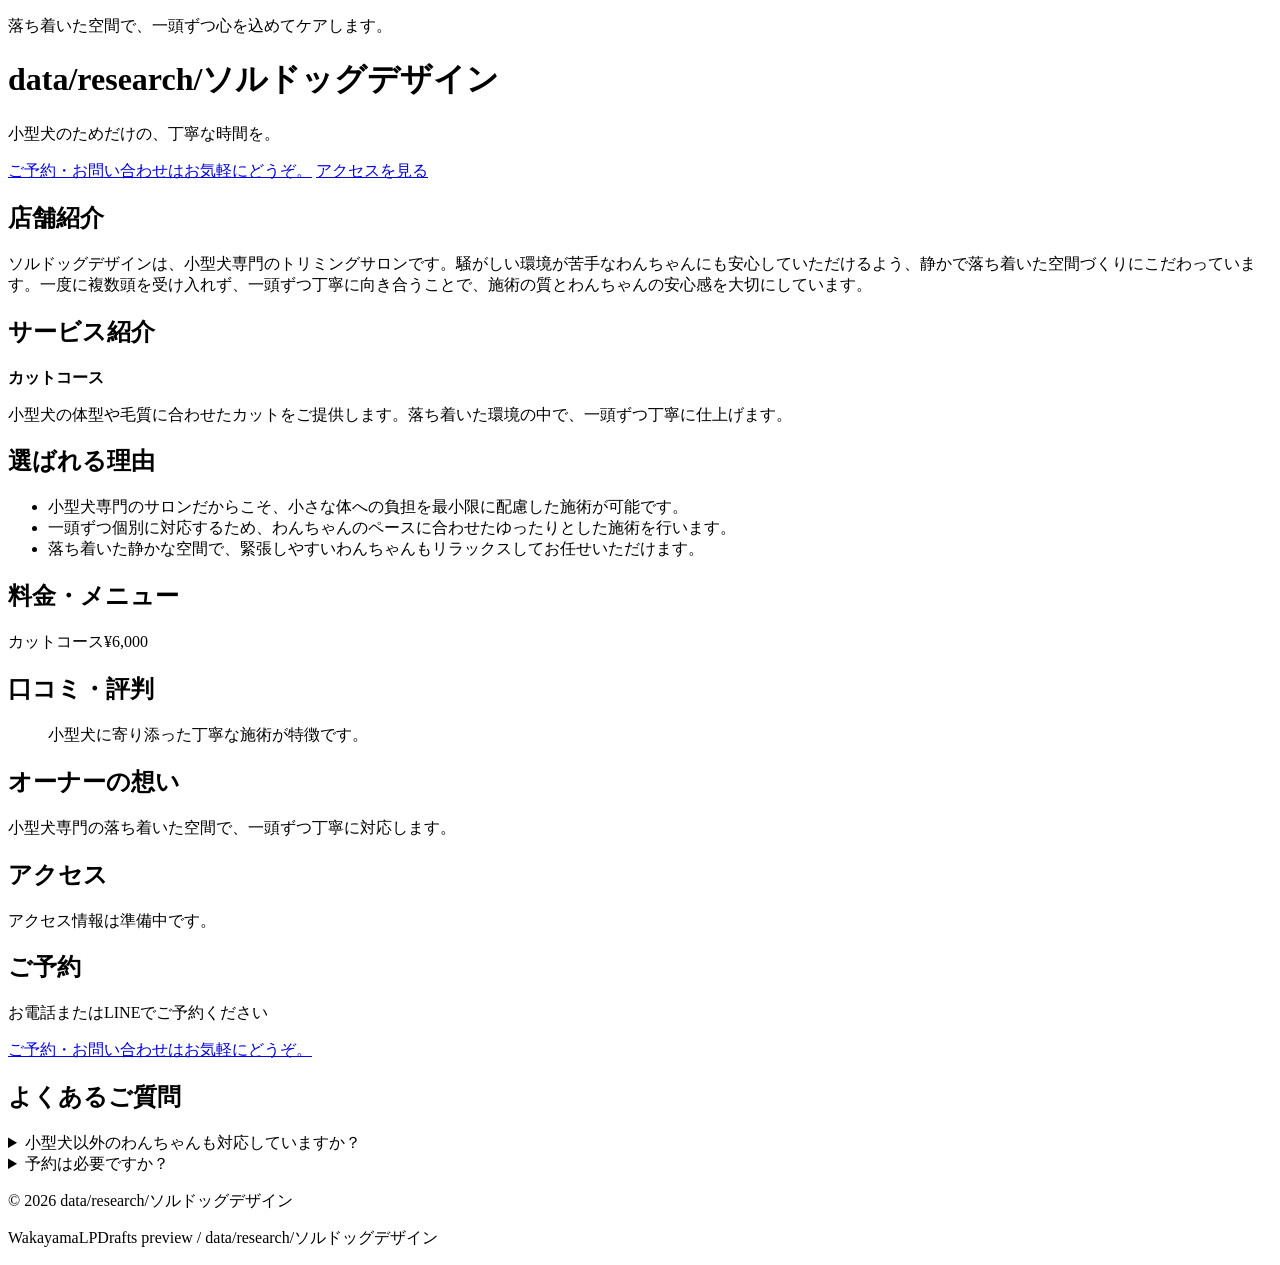
==== preview/data/research/ソルドッグデザイン/index.html @ 07e5a08b "LP preview: data/research/ソルドッグデザイン — index.html" ====
<!DOCTYPE html>
<html lang="ja">
<head>
  <meta charset="UTF-8" />
  <meta name="viewport" content="width=device-width, initial-scale=1" />
  <title>ソルドッグデザイン｜小型犬専門トリミングサロン</title>
  <meta name="description" content="ソルドッグデザインは小型犬専門のトリミングサロンです。落ち着いた空間で一頭ずつ丁寧に対応。カットコース¥6,000〜。小型犬に寄り添った施術をご提供します。" />
  <link rel="preconnect" href="https://fonts.googleapis.com" />
  <link href="https://fonts.googleapis.com/css2?family=Noto+Sans+JP:wght@400;500;700&family=Shippori+Mincho:wght@500;600&display=swap" rel="stylesheet" />
  <link rel="stylesheet" href="assets/styles.css" />
</head>
<body>
  <header class="hero" id="top">
    <div class="hero-visual"><!-- HERO_IMAGE --></div>
    <div class="container hero-content">
      <p class="eyebrow">落ち着いた空間で、一頭ずつ心を込めてケアします。</p>
      <h1>data/research/ソルドッグデザイン</h1>
      <p class="catch">小型犬のためだけの、丁寧な時間を。</p>
      <div class="hero-cta">
        <a class="btn btn-primary" href="#booking">ご予約・お問い合わせはお気軽にどうぞ。</a>
        <a class="btn btn-ghost" href="#access">アクセスを見る</a>
      </div>
    </div>
  </header>
  <section class="section" id="about"><div class="container grid-2">
    <div class="media-box"><!-- SHOP_IMAGE --></div>
    <div><h2>店舗紹介</h2><p class="prose">ソルドッグデザインは、小型犬専門のトリミングサロンです。騒がしい環境が苦手なわんちゃんにも安心していただけるよう、静かで落ち着いた空間づくりにこだわっています。一度に複数頭を受け入れず、一頭ずつ丁寧に向き合うことで、施術の質とわんちゃんの安心感を大切にしています。</p></div>
  </div></section>
  <section class="section alt" id="services"><div class="container">
    <h2>サービス紹介</h2>
    <div class="media-box svc-media"><!-- SERVICE_IMAGE --></div>
    <div class="svc-grid"><div class="svc-card"><strong>カットコース</strong><p>小型犬の体型や毛質に合わせたカットをご提供します。落ち着いた環境の中で、一頭ずつ丁寧に仕上げます。</p></div></div>
  </div></section>
  <section class="section" id="reasons"><div class="container">
    <h2>選ばれる理由</h2><ul class="reason-list"><li>小型犬専門のサロンだからこそ、小さな体への負担を最小限に配慮した施術が可能です。</li><li>一頭ずつ個別に対応するため、わんちゃんのペースに合わせたゆったりとした施術を行います。</li><li>落ち着いた静かな空間で、緊張しやすいわんちゃんもリラックスしてお任せいただけます。</li></ul>
  </div></section>
  <section class="section alt" id="pricing"><div class="container">
    <h2>料金・メニュー</h2>
    <div class="pricing-table"><div class="price-row"><span class="menu-name">カットコース</span><span class="price-val">¥6,000</span></div></div>
  </div></section>
  <section class="section" id="reviews"><div class="container"><h2>口コミ・評判</h2><blockquote class="quote">小型犬に寄り添った丁寧な施術が特徴です。</blockquote></div></section>
  <section class="section alt" id="owner"><div class="container"><h2>オーナーの想い</h2><p class="prose owner-msg">小型犬専門の落ち着いた空間で、一頭ずつ丁寧に対応します。</p></div></section>
  <section class="section" id="access"><div class="container">
    <h2>アクセス</h2><p class="placeholder">アクセス情報は準備中です。</p>
  </div></section>
  <section class="section alt booking" id="booking"><div class="container booking-inner">
    <h2>ご予約</h2>
    <p class="booking-lead">お電話またはLINEでご予約ください</p>
    
    <a class="btn btn-primary btn-lg" href="#">ご予約・お問い合わせはお気軽にどうぞ。</a>
  </div></section>
  <section class="section" id="faq"><div class="container"><h2>よくあるご質問</h2><div class="faq-list"><details class="faq-item"><summary>小型犬以外のわんちゃんも対応していますか？</summary><p>当サロンは小型犬専門となっております。詳しくはお問い合わせください。</p></details><details class="faq-item"><summary>予約は必要ですか？</summary><p>完全予約制となっております。事前にご連絡のうえご来店ください。</p></details></div></div></section>
  <footer class="footer"><div class="container">
    <p>&copy; 2026 data/research/ソルドッグデザイン</p>
    <p class="small">WakayamaLPDrafts preview / data/research/ソルドッグデザイン</p>
  </div></footer>
</body>
</html>
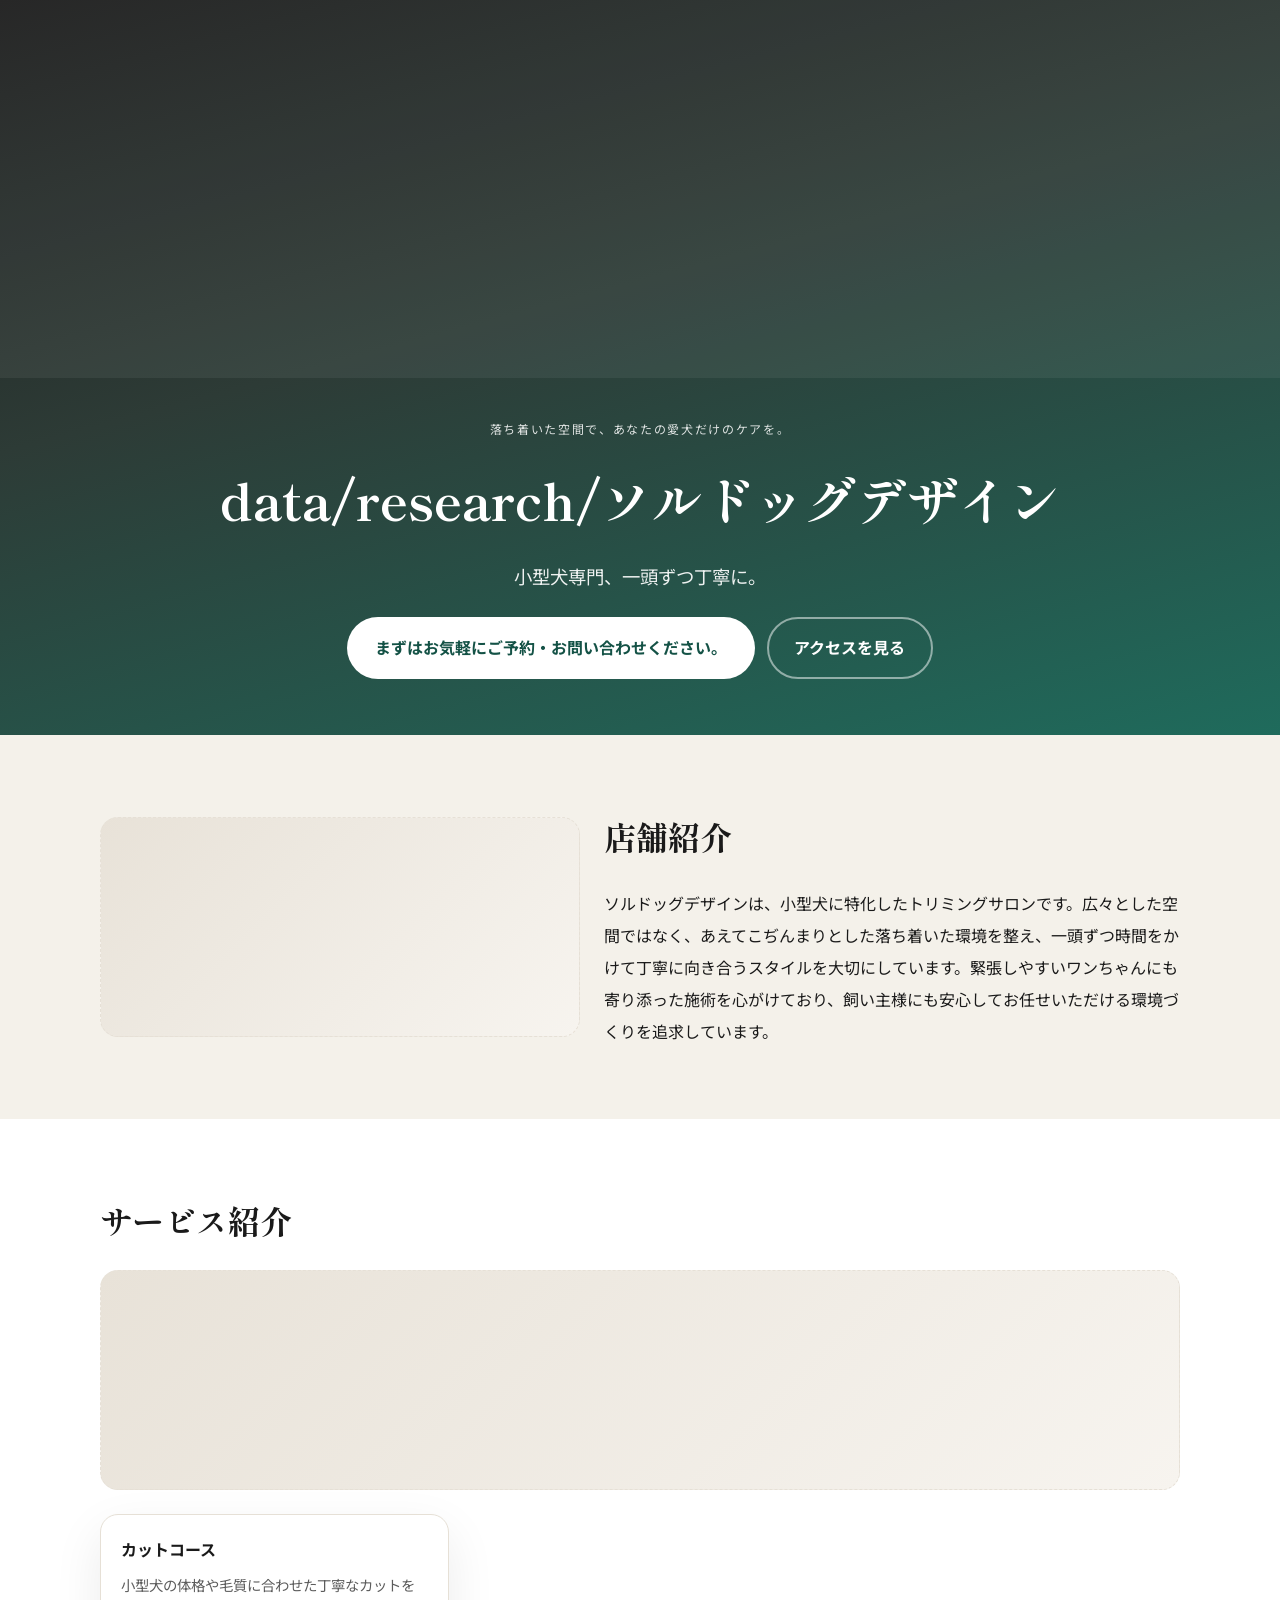
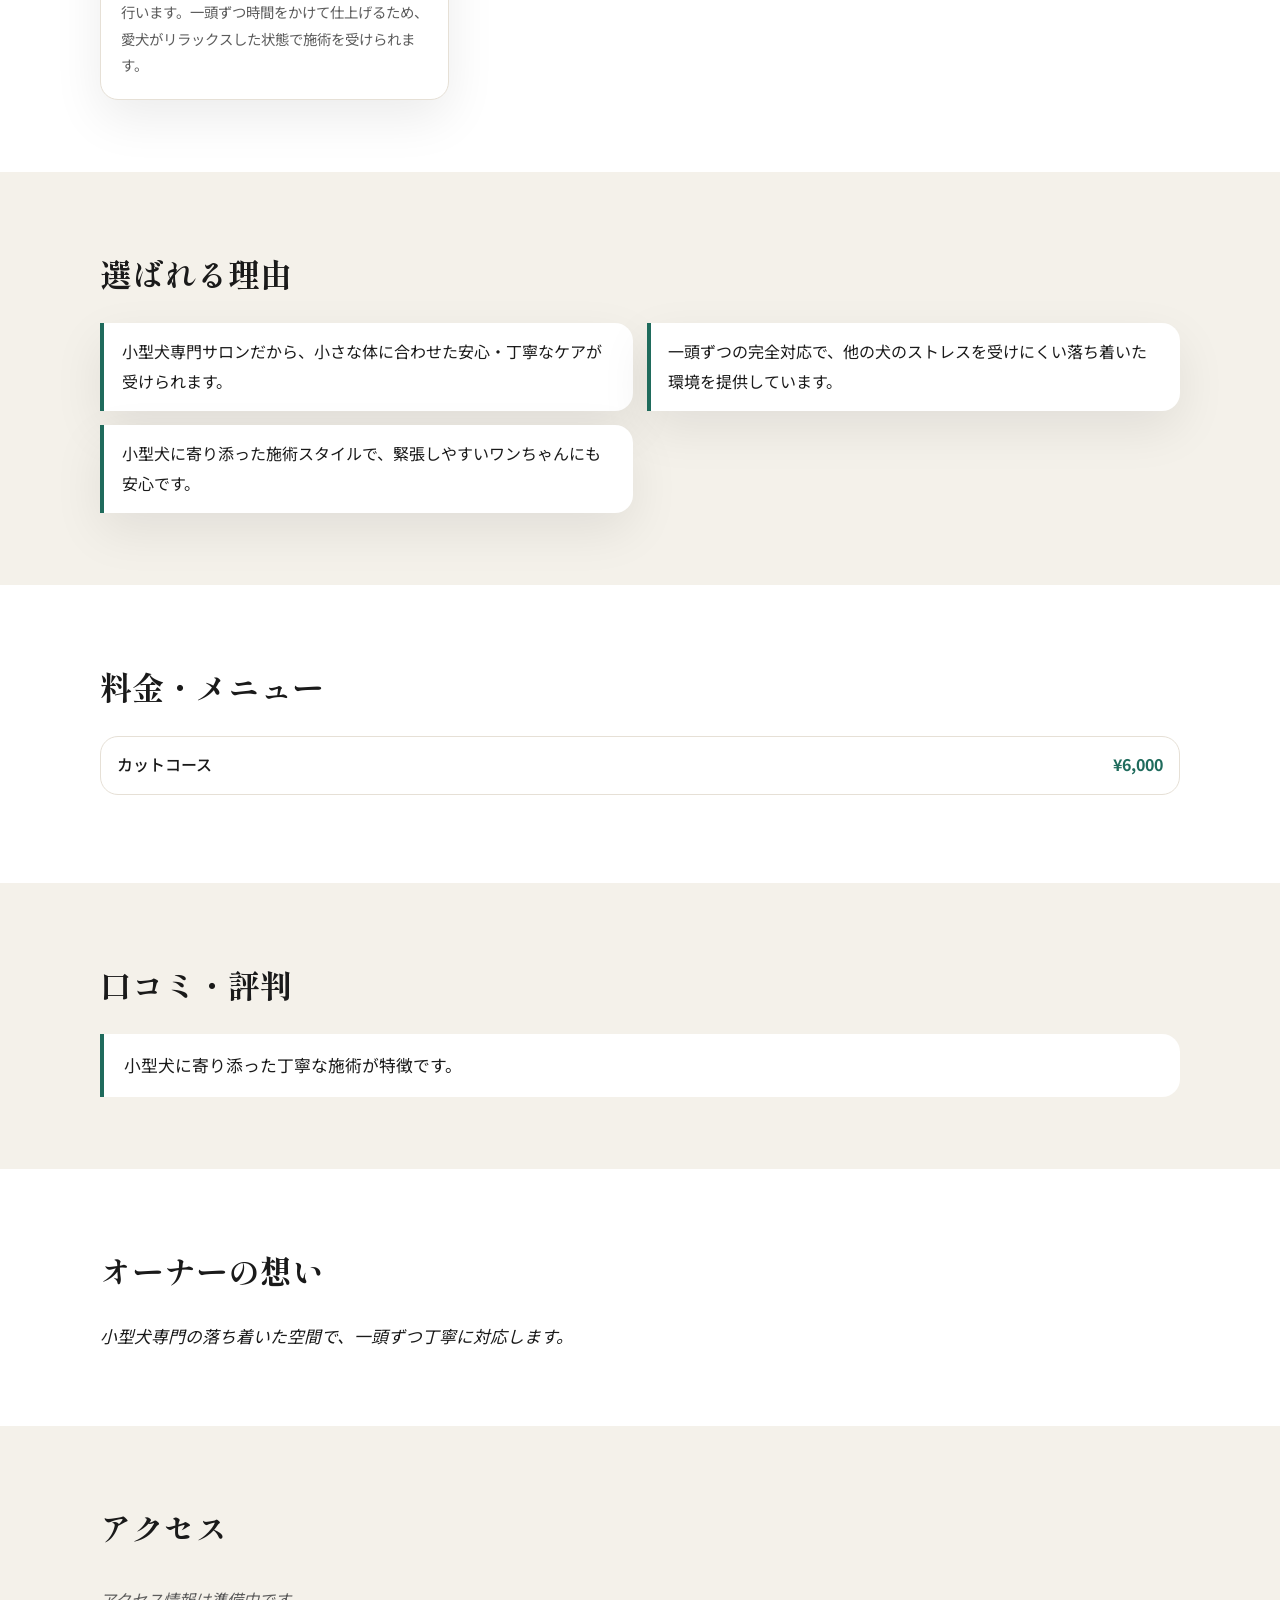
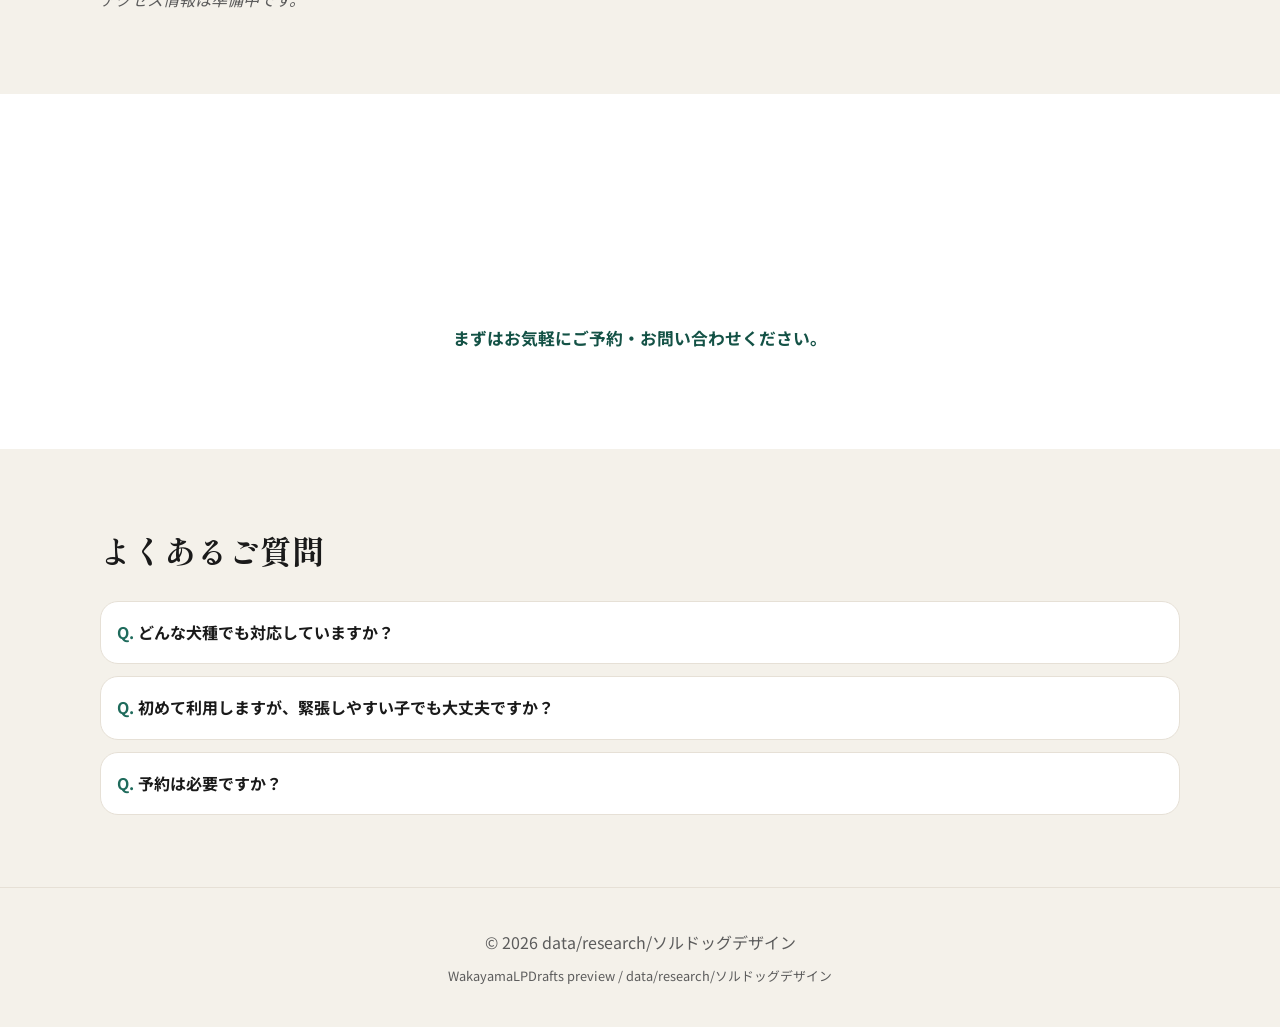
==== commit 9f45e284: "LP preview: data/research/ソルドッグデザイン — index.html" ====
--- a/preview/data/research/ソルドッグデザイン/index.html
+++ b/preview/data/research/ソルドッグデザイン/index.html
@@ -4,7 +4,7 @@
   <meta charset="UTF-8" />
   <meta name="viewport" content="width=device-width, initial-scale=1" />
   <title>ソルドッグデザイン｜小型犬専門トリミングサロン</title>
-  <meta name="description" content="ソルドッグデザインは小型犬専門のトリミングサロンです。落ち着いた空間で一頭ずつ丁寧に対応。カットコース¥6,000〜。小型犬に寄り添った施術をご提供します。" />
+  <meta name="description" content="ソルドッグデザインは小型犬専門の落ち着いた空間で、一頭ずつ丁寧にトリミングを行うサロンです。愛犬のスタイルと健康を大切に、心を込めたケアをご提供します。" />
   <link rel="preconnect" href="https://fonts.googleapis.com" />
   <link href="https://fonts.googleapis.com/css2?family=Noto+Sans+JP:wght@400;500;700&family=Shippori+Mincho:wght@500;600&display=swap" rel="stylesheet" />
   <link rel="stylesheet" href="assets/styles.css" />
@@ -13,26 +13,26 @@
   <header class="hero" id="top">
     <div class="hero-visual"><!-- HERO_IMAGE --></div>
     <div class="container hero-content">
-      <p class="eyebrow">落ち着いた空間で、一頭ずつ心を込めてケアします。</p>
+      <p class="eyebrow">落ち着いた空間で、あなたの愛犬だけのケアを。</p>
       <h1>data/research/ソルドッグデザイン</h1>
-      <p class="catch">小型犬のためだけの、丁寧な時間を。</p>
+      <p class="catch">小型犬専門、一頭ずつ丁寧に。</p>
       <div class="hero-cta">
-        <a class="btn btn-primary" href="#booking">ご予約・お問い合わせはお気軽にどうぞ。</a>
+        <a class="btn btn-primary" href="#booking">まずはお気軽にご予約・お問い合わせください。</a>
         <a class="btn btn-ghost" href="#access">アクセスを見る</a>
       </div>
     </div>
   </header>
   <section class="section" id="about"><div class="container grid-2">
     <div class="media-box"><!-- SHOP_IMAGE --></div>
-    <div><h2>店舗紹介</h2><p class="prose">ソルドッグデザインは、小型犬専門のトリミングサロンです。騒がしい環境が苦手なわんちゃんにも安心していただけるよう、静かで落ち着いた空間づくりにこだわっています。一度に複数頭を受け入れず、一頭ずつ丁寧に向き合うことで、施術の質とわんちゃんの安心感を大切にしています。</p></div>
+    <div><h2>店舗紹介</h2><p class="prose">ソルドッグデザインは、小型犬に特化したトリミングサロンです。広々とした空間ではなく、あえてこぢんまりとした落ち着いた環境を整え、一頭ずつ時間をかけて丁寧に向き合うスタイルを大切にしています。緊張しやすいワンちゃんにも寄り添った施術を心がけており、飼い主様にも安心してお任せいただける環境づくりを追求しています。</p></div>
   </div></section>
   <section class="section alt" id="services"><div class="container">
     <h2>サービス紹介</h2>
     <div class="media-box svc-media"><!-- SERVICE_IMAGE --></div>
-    <div class="svc-grid"><div class="svc-card"><strong>カットコース</strong><p>小型犬の体型や毛質に合わせたカットをご提供します。落ち着いた環境の中で、一頭ずつ丁寧に仕上げます。</p></div></div>
+    <div class="svc-grid"><div class="svc-card"><strong>カットコース</strong><p>小型犬の体格や毛質に合わせた丁寧なカットを行います。一頭ずつ時間をかけて仕上げるため、愛犬がリラックスした状態で施術を受けられます。</p></div></div>
   </div></section>
   <section class="section" id="reasons"><div class="container">
-    <h2>選ばれる理由</h2><ul class="reason-list"><li>小型犬専門のサロンだからこそ、小さな体への負担を最小限に配慮した施術が可能です。</li><li>一頭ずつ個別に対応するため、わんちゃんのペースに合わせたゆったりとした施術を行います。</li><li>落ち着いた静かな空間で、緊張しやすいわんちゃんもリラックスしてお任せいただけます。</li></ul>
+    <h2>選ばれる理由</h2><ul class="reason-list"><li>小型犬専門サロンだから、小さな体に合わせた安心・丁寧なケアが受けられます。</li><li>一頭ずつの完全対応で、他の犬のストレスを受けにくい落ち着いた環境を提供しています。</li><li>小型犬に寄り添った施術スタイルで、緊張しやすいワンちゃんにも安心です。</li></ul>
   </div></section>
   <section class="section alt" id="pricing"><div class="container">
     <h2>料金・メニュー</h2>
@@ -47,9 +47,9 @@
     <h2>ご予約</h2>
     <p class="booking-lead">お電話またはLINEでご予約ください</p>
     
-    <a class="btn btn-primary btn-lg" href="#">ご予約・お問い合わせはお気軽にどうぞ。</a>
+    <a class="btn btn-primary btn-lg" href="#">まずはお気軽にご予約・お問い合わせください。</a>
   </div></section>
-  <section class="section" id="faq"><div class="container"><h2>よくあるご質問</h2><div class="faq-list"><details class="faq-item"><summary>小型犬以外のわんちゃんも対応していますか？</summary><p>当サロンは小型犬専門となっております。詳しくはお問い合わせください。</p></details><details class="faq-item"><summary>予約は必要ですか？</summary><p>完全予約制となっております。事前にご連絡のうえご来店ください。</p></details></div></div></section>
+  <section class="section" id="faq"><div class="container"><h2>よくあるご質問</h2><div class="faq-list"><details class="faq-item"><summary>どんな犬種でも対応していますか？</summary><p>当サロンは小型犬を専門としております。対応可能な犬種については、お気軽にお問い合わせください。</p></details><details class="faq-item"><summary>初めて利用しますが、緊張しやすい子でも大丈夫ですか？</summary><p>はい、大丈夫です。一頭ずつ丁寧に対応し、落ち着いた環境で施術を行っておりますので、緊張しやすいワンちゃんにも安心してお越しいただけます。</p></details><details class="faq-item"><summary>予約は必要ですか？</summary><p>事前のご予約をお願いしております。詳細はお気軽にお問い合わせください。</p></details></div></div></section>
   <footer class="footer"><div class="container">
     <p>&copy; 2026 data/research/ソルドッグデザイン</p>
     <p class="small">WakayamaLPDrafts preview / data/research/ソルドッグデザイン</p>
--- a/preview/data/research/ソルドッグデザイン/assets/styles.css
+++ b/preview/data/research/ソルドッグデザイン/assets/styles.css
@@ -0,0 +1 @@
+:root{--bg:#f4f1ea;--surface:#fff;--text:#1a1a1a;--muted:#5c5c5c;--line:#e6e0d6;--accent:#1f6b5c;--accent-dark:#145246;--radius:18px;--shadow:0 18px 50px rgba(0,0,0,.08);--font:'Noto Sans JP',sans-serif;--font-display:'Shippori Mincho',serif}*{box-sizing:border-box;margin:0;padding:0}html{scroll-behavior:smooth}body{font-family:var(--font);background:var(--bg);color:var(--text);line-height:1.85;font-size:16px}.container{width:min(1080px,92%);margin:0 auto}.hero{background:linear-gradient(165deg,#1a1a1a 0%,#2d3b36 42%,#1f6b5c 100%);color:#fff}.hero-visual{min-height:42vh;background:rgba(255,255,255,.06);display:flex;align-items:center;justify-content:center;font-size:.85rem;color:rgba(255,255,255,.55)}.hero-content{padding:2.5rem 0 3.5rem;text-align:center}.eyebrow{letter-spacing:.14em;font-size:.75rem;opacity:.85}.hero h1{font-family:var(--font-display);font-size:clamp(2rem,6vw,3.2rem);margin:.75rem 0}.catch{max-width:36rem;margin:0 auto 1.5rem;opacity:.92;font-size:clamp(1rem,2.5vw,1.15rem)}.hero-cta{display:flex;gap:.75rem;justify-content:center;flex-wrap:wrap}.btn{display:inline-flex;align-items:center;justify-content:center;padding:.9rem 1.6rem;border-radius:999px;font-weight:700;text-decoration:none;border:2px solid transparent;transition:.2s}.btn-primary{background:#fff;color:var(--accent-dark)}.btn-primary:hover{transform:translateY(-2px)}.btn-ghost{border-color:rgba(255,255,255,.5);color:#fff}.btn-outline{background:transparent;border-color:var(--accent);color:var(--accent)}.btn-line{background:#06C755;color:#fff;border-color:#06C755}.btn-lg{padding:1rem 2rem;font-size:1.05rem}.section{padding:clamp(2.8rem,6vw,4.5rem) 0}.section.alt{background:var(--surface)}.grid-2{display:grid;gap:1.5rem;align-items:center}@media(min-width:768px){.grid-2{grid-template-columns:1fr 1.2fr}}.media-box{min-height:220px;border-radius:var(--radius);background:linear-gradient(135deg,#e8e2d8,#f7f4ef);border:1px dashed var(--line);display:flex;align-items:center;justify-content:center;color:var(--muted);font-size:.85rem}.svc-media{margin:1rem 0 1.5rem}h2{font-family:var(--font-display);font-size:clamp(1.5rem,3vw,2rem);margin-bottom:1.25rem}.prose{white-space:pre-wrap;line-height:2}.owner-msg{font-size:1.05rem;font-style:italic}.target,.payment{font-size:.85rem;color:var(--muted);margin-bottom:.75rem}.svc-grid{display:grid;gap:1rem}@media(min-width:640px){.svc-grid{grid-template-columns:repeat(2,1fr)}}@media(min-width:960px){.svc-grid{grid-template-columns:repeat(3,1fr)}}.svc-card{background:var(--surface);border:1px solid var(--line);border-radius:var(--radius);padding:1.25rem;box-shadow:var(--shadow)}.svc-card strong{display:block;margin-bottom:.5rem;font-size:1rem}.svc-card p{font-size:.9rem;color:var(--muted)}.reason-list{list-style:none;display:grid;gap:.85rem}@media(min-width:720px){.reason-list{grid-template-columns:repeat(2,1fr)}}.reason-list li{background:var(--surface);border-left:4px solid var(--accent);border-radius:0 var(--radius) var(--radius) 0;padding:.9rem 1.1rem;box-shadow:var(--shadow)}.pricing-table{display:flex;flex-direction:column;gap:.5rem;margin-bottom:1rem}.price-row{display:flex;align-items:baseline;gap:.75rem;padding:.85rem 1rem;background:var(--surface);border:1px solid var(--line);border-radius:var(--radius)}.menu-name{flex:1;font-weight:500}.price-val{font-weight:700;color:var(--accent);white-space:nowrap}.note{font-size:.8rem;color:var(--muted)}.quote{border-left:4px solid var(--accent);padding:1rem 1.25rem;background:var(--surface);border-radius:0 var(--radius) var(--radius) 0;font-size:1.05rem;white-space:pre-wrap}.access-info{display:flex;flex-direction:column;gap:.5rem}.access-info a{color:var(--accent)}.booking{background:var(--accent);color:#fff}.booking h2{color:#fff}.booking-inner{text-align:center}.booking-lead{margin-bottom:1.5rem;opacity:.95;white-space:pre-wrap}.booking-inner .btn{margin:.35rem}.faq-list{display:flex;flex-direction:column;gap:.75rem}.faq-item{border:1px solid var(--line);border-radius:var(--radius);padding:1rem;background:var(--surface)}.faq-item summary{font-weight:700;cursor:pointer;list-style:none}.faq-item summary::before{content:"Q. ";color:var(--accent)}.faq-item p{margin-top:.75rem;font-size:.95rem;padding-left:1.5rem}.placeholder{color:var(--muted);font-style:italic;padding:.5rem 0}.footer{padding:2.5rem 0;text-align:center;color:var(--muted);border-top:1px solid var(--line)}.footer .small{font-size:.8rem;margin-top:.35rem}@media(max-width:480px){.hero-cta .btn,.booking-inner .btn{width:100%}}
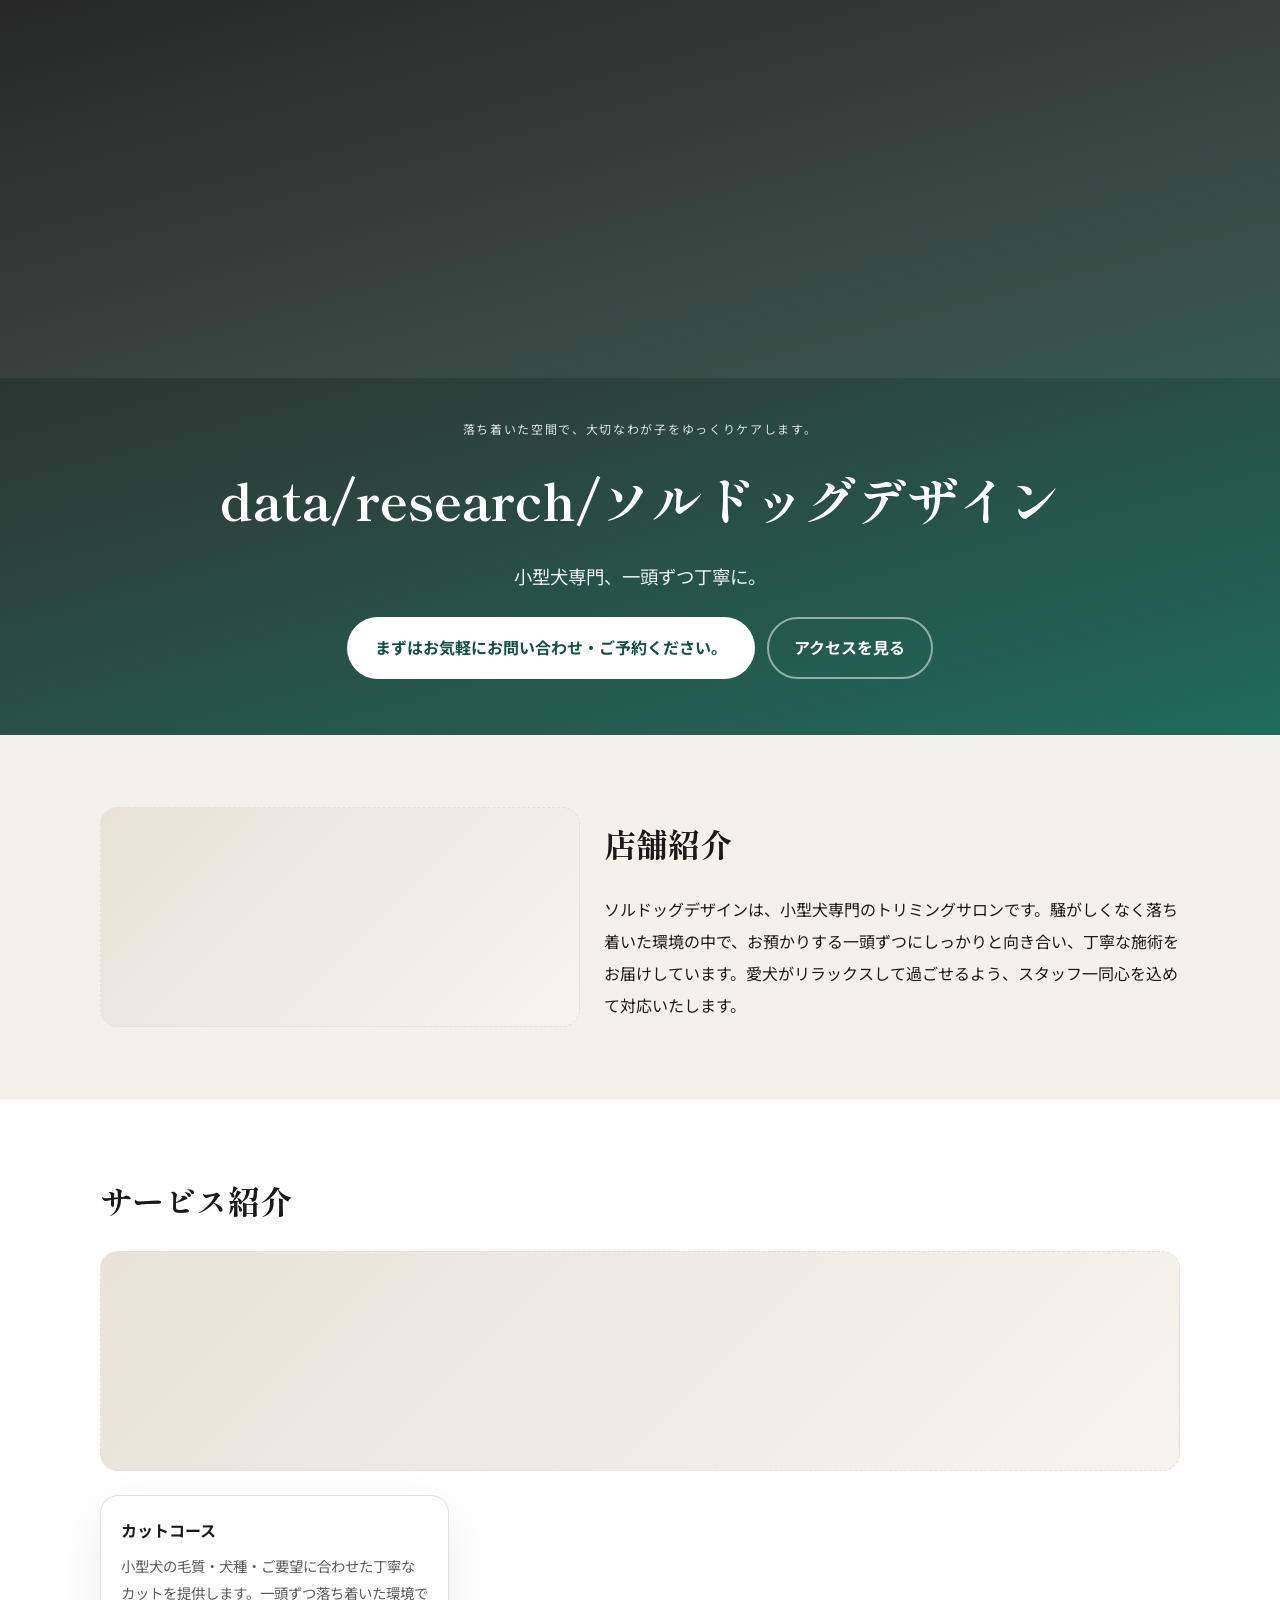
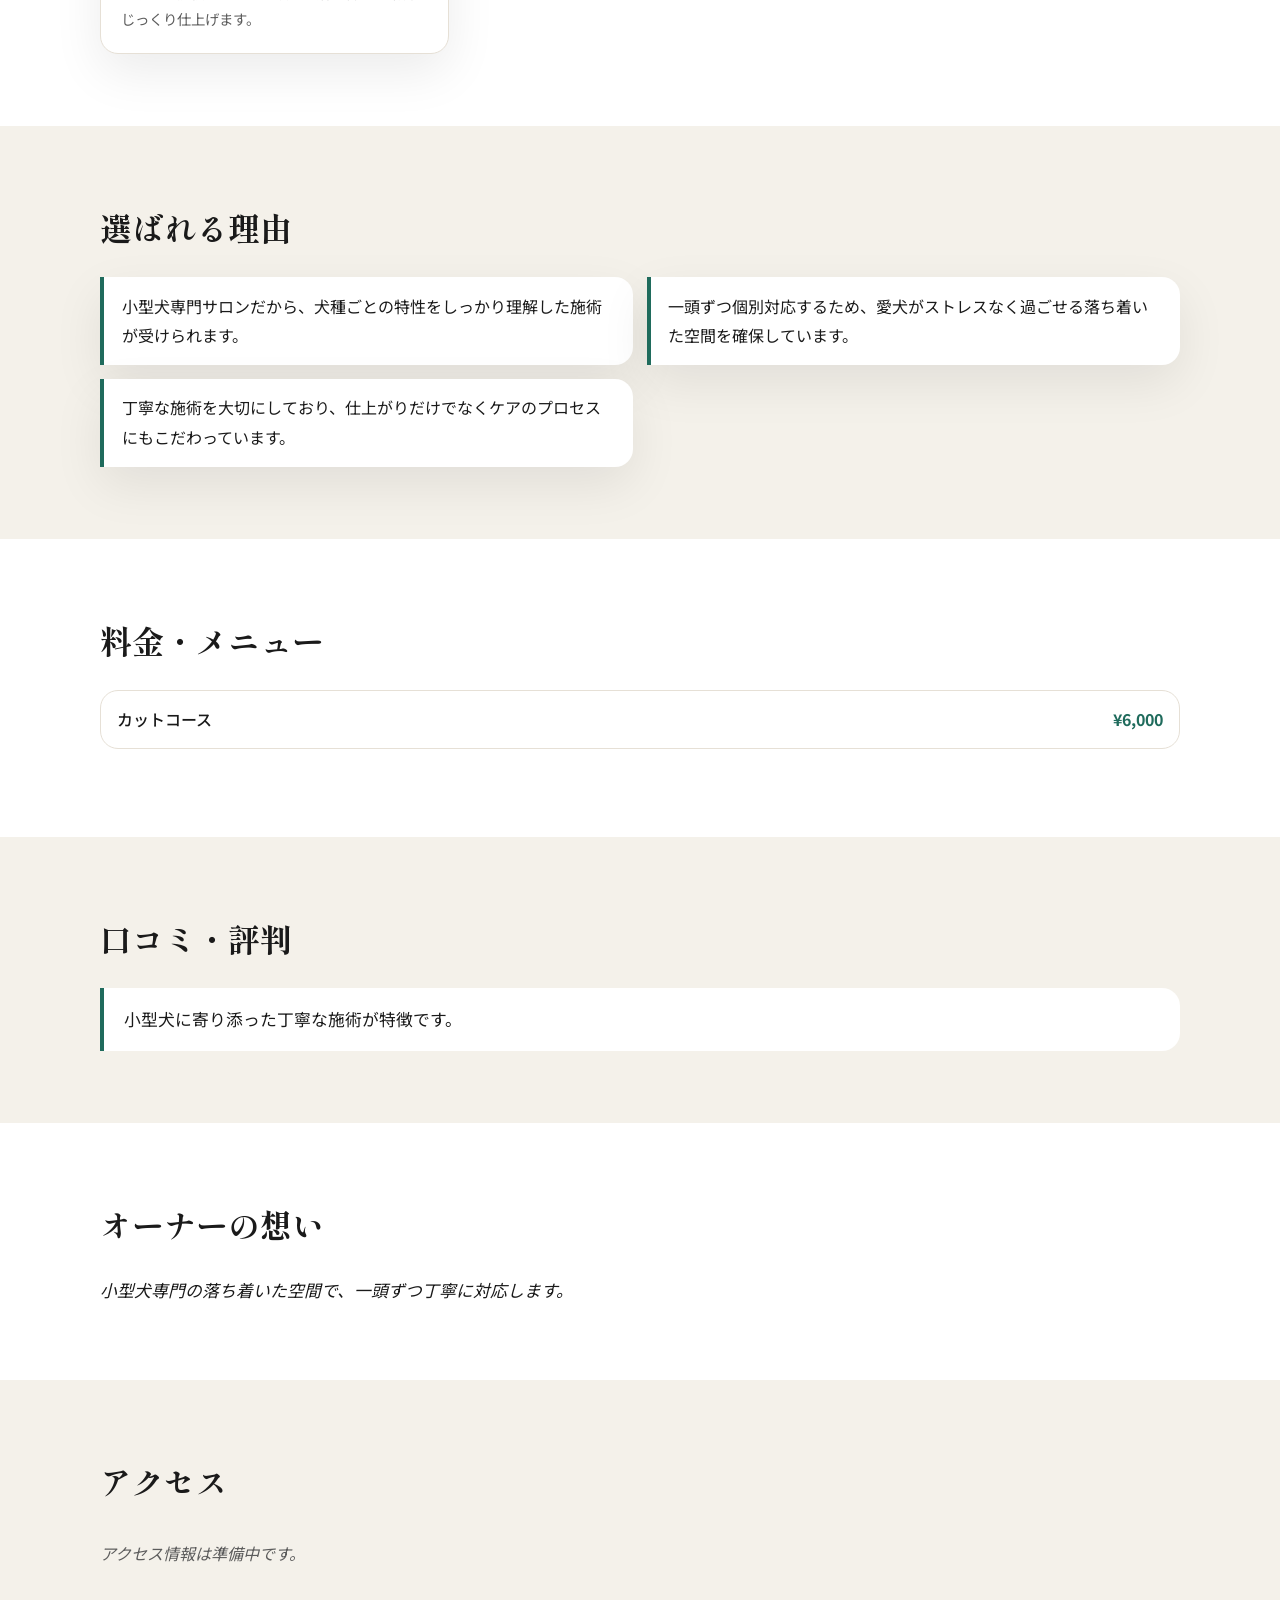
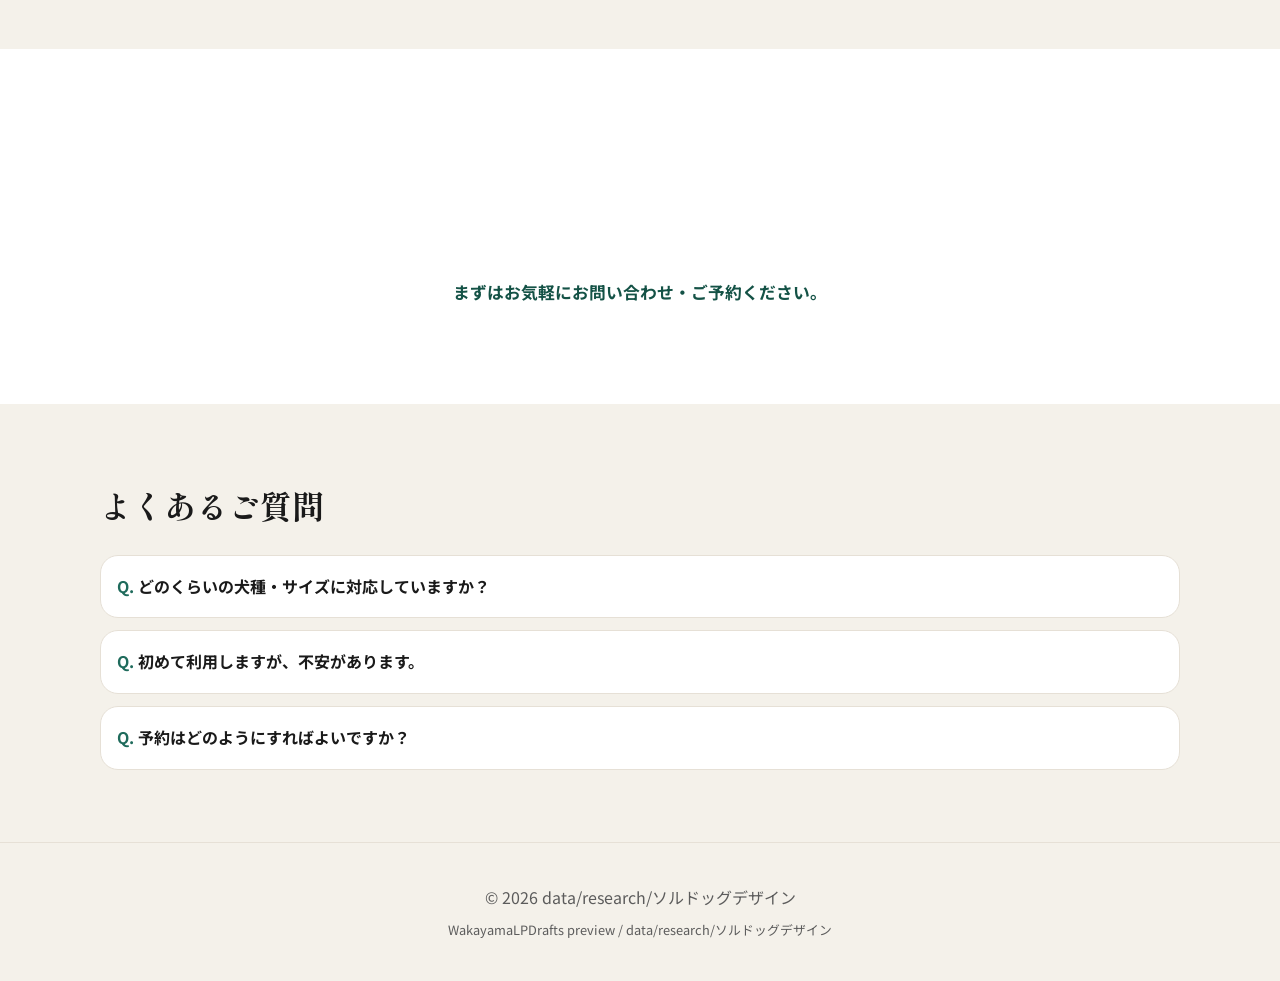
==== commit ab95cbad: "LP preview: data/research/ソルドッグデザイン — index.html" ====
--- a/preview/data/research/ソルドッグデザイン/index.html
+++ b/preview/data/research/ソルドッグデザイン/index.html
@@ -3,8 +3,8 @@
 <head>
   <meta charset="UTF-8" />
   <meta name="viewport" content="width=device-width, initial-scale=1" />
-  <title>ソルドッグデザイン｜小型犬専門トリミングサロン</title>
-  <meta name="description" content="ソルドッグデザインは小型犬専門の落ち着いた空間で、一頭ずつ丁寧にトリミングを行うサロンです。愛犬のスタイルと健康を大切に、心を込めたケアをご提供します。" />
+  <title>ソルドッグデザイン｜小型犬専門のトリミングサロン</title>
+  <meta name="description" content="ソルドッグデザインは小型犬専門のトリミングサロンです。落ち着いた空間で一頭ずつ丁寧に施術。カットコース¥6,000〜。小型犬に寄り添った丁寧なケアをご提供します。" />
   <link rel="preconnect" href="https://fonts.googleapis.com" />
   <link href="https://fonts.googleapis.com/css2?family=Noto+Sans+JP:wght@400;500;700&family=Shippori+Mincho:wght@500;600&display=swap" rel="stylesheet" />
   <link rel="stylesheet" href="assets/styles.css" />
@@ -13,26 +13,26 @@
   <header class="hero" id="top">
     <div class="hero-visual"><!-- HERO_IMAGE --></div>
     <div class="container hero-content">
-      <p class="eyebrow">落ち着いた空間で、あなたの愛犬だけのケアを。</p>
+      <p class="eyebrow">落ち着いた空間で、大切なわが子をゆっくりケアします。</p>
       <h1>data/research/ソルドッグデザイン</h1>
       <p class="catch">小型犬専門、一頭ずつ丁寧に。</p>
       <div class="hero-cta">
-        <a class="btn btn-primary" href="#booking">まずはお気軽にご予約・お問い合わせください。</a>
+        <a class="btn btn-primary" href="#booking">まずはお気軽にお問い合わせ・ご予約ください。</a>
         <a class="btn btn-ghost" href="#access">アクセスを見る</a>
       </div>
     </div>
   </header>
   <section class="section" id="about"><div class="container grid-2">
     <div class="media-box"><!-- SHOP_IMAGE --></div>
-    <div><h2>店舗紹介</h2><p class="prose">ソルドッグデザインは、小型犬に特化したトリミングサロンです。広々とした空間ではなく、あえてこぢんまりとした落ち着いた環境を整え、一頭ずつ時間をかけて丁寧に向き合うスタイルを大切にしています。緊張しやすいワンちゃんにも寄り添った施術を心がけており、飼い主様にも安心してお任せいただける環境づくりを追求しています。</p></div>
+    <div><h2>店舗紹介</h2><p class="prose">ソルドッグデザインは、小型犬専門のトリミングサロンです。騒がしくなく落ち着いた環境の中で、お預かりする一頭ずつにしっかりと向き合い、丁寧な施術をお届けしています。愛犬がリラックスして過ごせるよう、スタッフ一同心を込めて対応いたします。</p></div>
   </div></section>
   <section class="section alt" id="services"><div class="container">
     <h2>サービス紹介</h2>
     <div class="media-box svc-media"><!-- SERVICE_IMAGE --></div>
-    <div class="svc-grid"><div class="svc-card"><strong>カットコース</strong><p>小型犬の体格や毛質に合わせた丁寧なカットを行います。一頭ずつ時間をかけて仕上げるため、愛犬がリラックスした状態で施術を受けられます。</p></div></div>
+    <div class="svc-grid"><div class="svc-card"><strong>カットコース</strong><p>小型犬の毛質・犬種・ご要望に合わせた丁寧なカットを提供します。一頭ずつ落ち着いた環境でじっくり仕上げます。</p></div></div>
   </div></section>
   <section class="section" id="reasons"><div class="container">
-    <h2>選ばれる理由</h2><ul class="reason-list"><li>小型犬専門サロンだから、小さな体に合わせた安心・丁寧なケアが受けられます。</li><li>一頭ずつの完全対応で、他の犬のストレスを受けにくい落ち着いた環境を提供しています。</li><li>小型犬に寄り添った施術スタイルで、緊張しやすいワンちゃんにも安心です。</li></ul>
+    <h2>選ばれる理由</h2><ul class="reason-list"><li>小型犬専門サロンだから、犬種ごとの特性をしっかり理解した施術が受けられます。</li><li>一頭ずつ個別対応するため、愛犬がストレスなく過ごせる落ち着いた空間を確保しています。</li><li>丁寧な施術を大切にしており、仕上がりだけでなくケアのプロセスにもこだわっています。</li></ul>
   </div></section>
   <section class="section alt" id="pricing"><div class="container">
     <h2>料金・メニュー</h2>
@@ -47,9 +47,9 @@
     <h2>ご予約</h2>
     <p class="booking-lead">お電話またはLINEでご予約ください</p>
     
-    <a class="btn btn-primary btn-lg" href="#">まずはお気軽にご予約・お問い合わせください。</a>
+    <a class="btn btn-primary btn-lg" href="#">まずはお気軽にお問い合わせ・ご予約ください。</a>
   </div></section>
-  <section class="section" id="faq"><div class="container"><h2>よくあるご質問</h2><div class="faq-list"><details class="faq-item"><summary>どんな犬種でも対応していますか？</summary><p>当サロンは小型犬を専門としております。対応可能な犬種については、お気軽にお問い合わせください。</p></details><details class="faq-item"><summary>初めて利用しますが、緊張しやすい子でも大丈夫ですか？</summary><p>はい、大丈夫です。一頭ずつ丁寧に対応し、落ち着いた環境で施術を行っておりますので、緊張しやすいワンちゃんにも安心してお越しいただけます。</p></details><details class="faq-item"><summary>予約は必要ですか？</summary><p>事前のご予約をお願いしております。詳細はお気軽にお問い合わせください。</p></details></div></div></section>
+  <section class="section" id="faq"><div class="container"><h2>よくあるご質問</h2><div class="faq-list"><details class="faq-item"><summary>どのくらいの犬種・サイズに対応していますか？</summary><p>当サロンは小型犬専門です。犬種やサイズについて不安な場合は、お気軽にお問い合わせください。</p></details><details class="faq-item"><summary>初めて利用しますが、不安があります。</summary><p>一頭ずつ丁寧に対応しておりますので、初めてのご利用でも安心してお越しください。ご不安な点はお気軽にご相談ください。</p></details><details class="faq-item"><summary>予約はどのようにすればよいですか？</summary><p>お電話またはお問い合わせフォームよりご予約を承っております。詳細はお気軽にお問い合わせください。</p></details></div></div></section>
   <footer class="footer"><div class="container">
     <p>&copy; 2026 data/research/ソルドッグデザイン</p>
     <p class="small">WakayamaLPDrafts preview / data/research/ソルドッグデザイン</p>
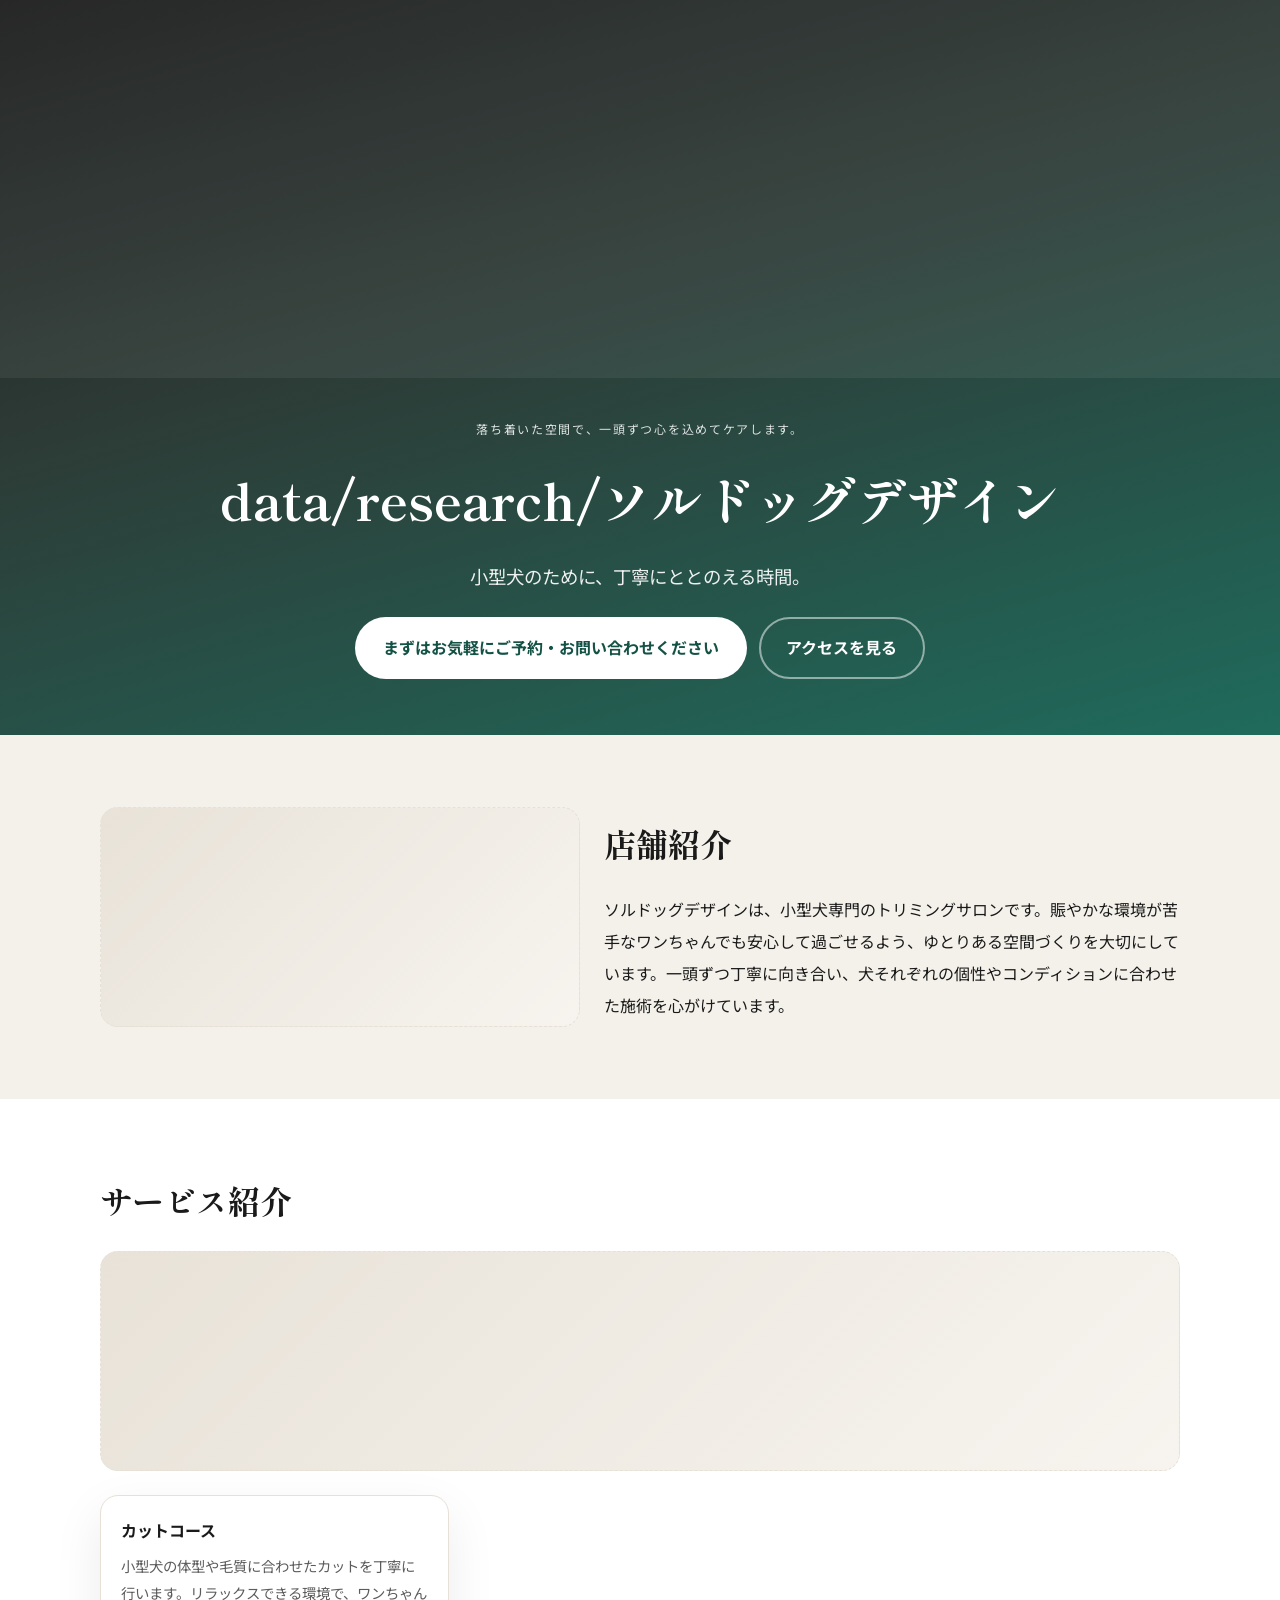
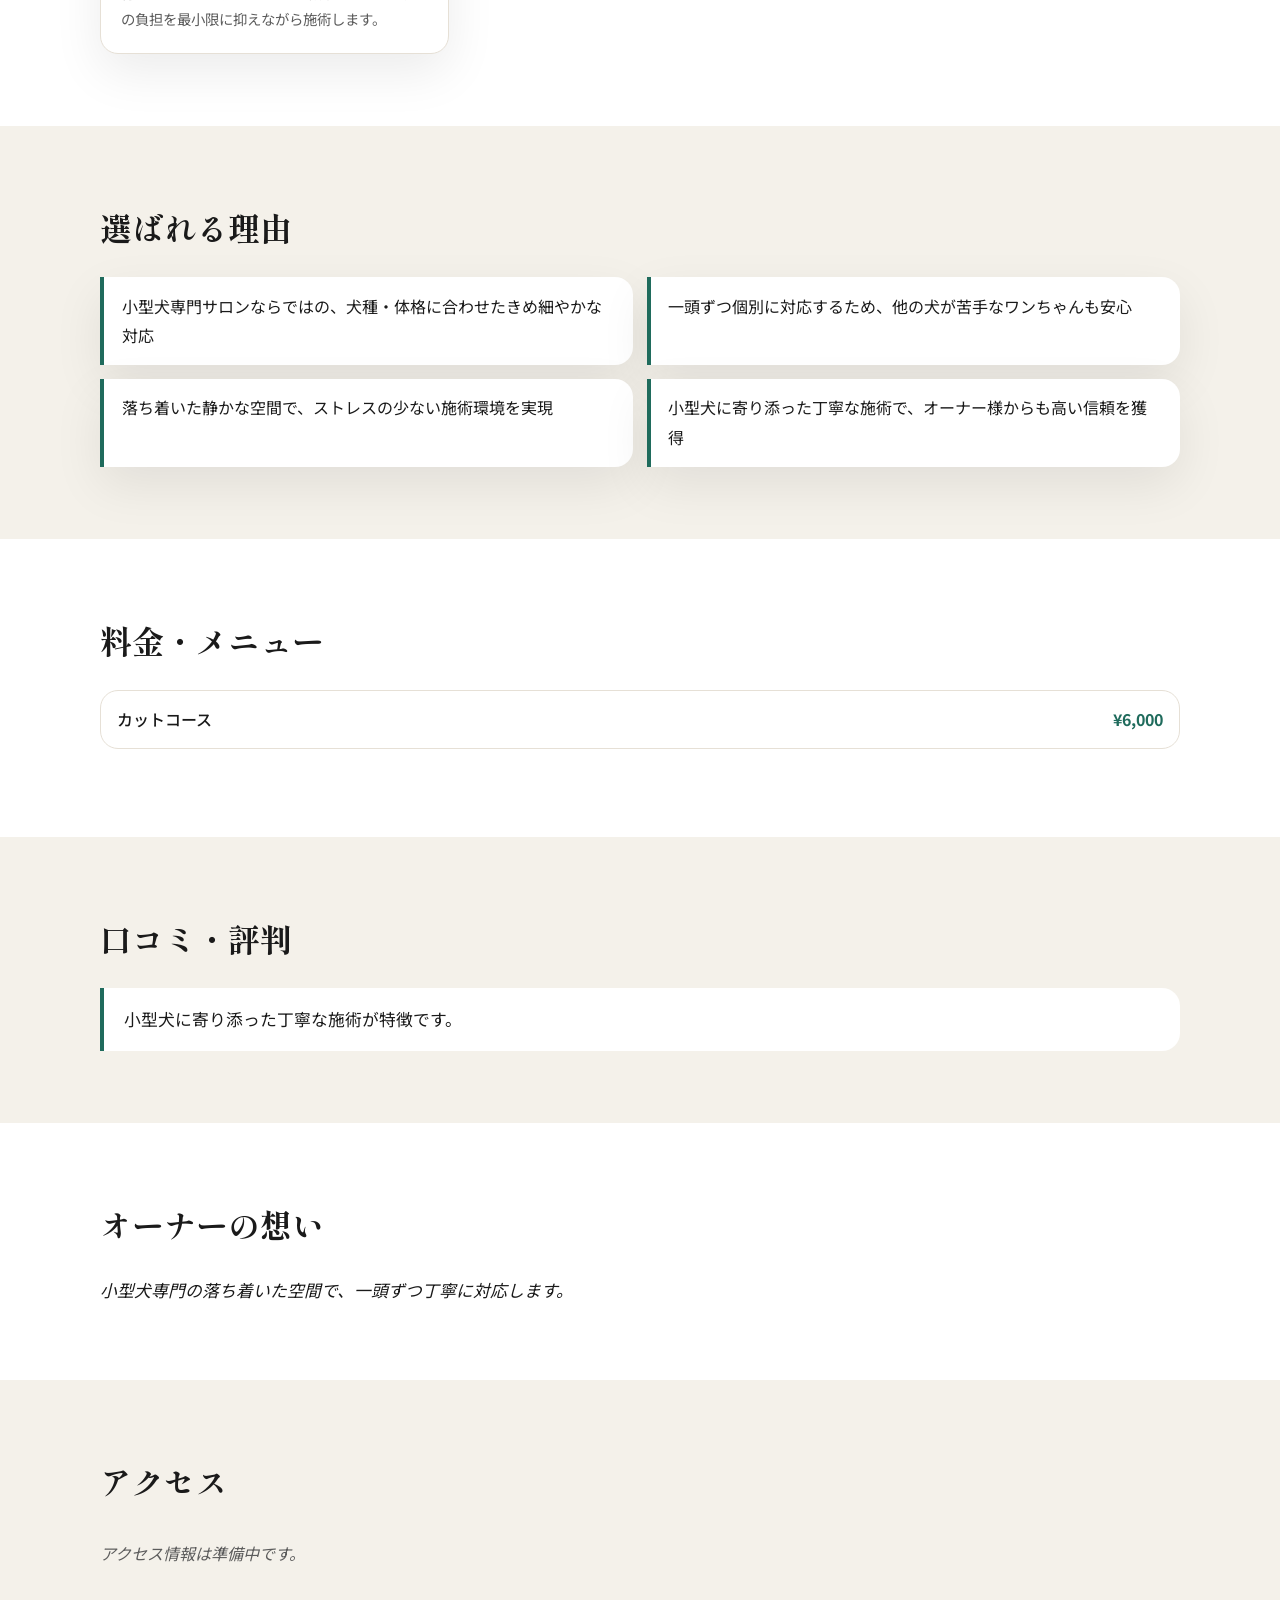
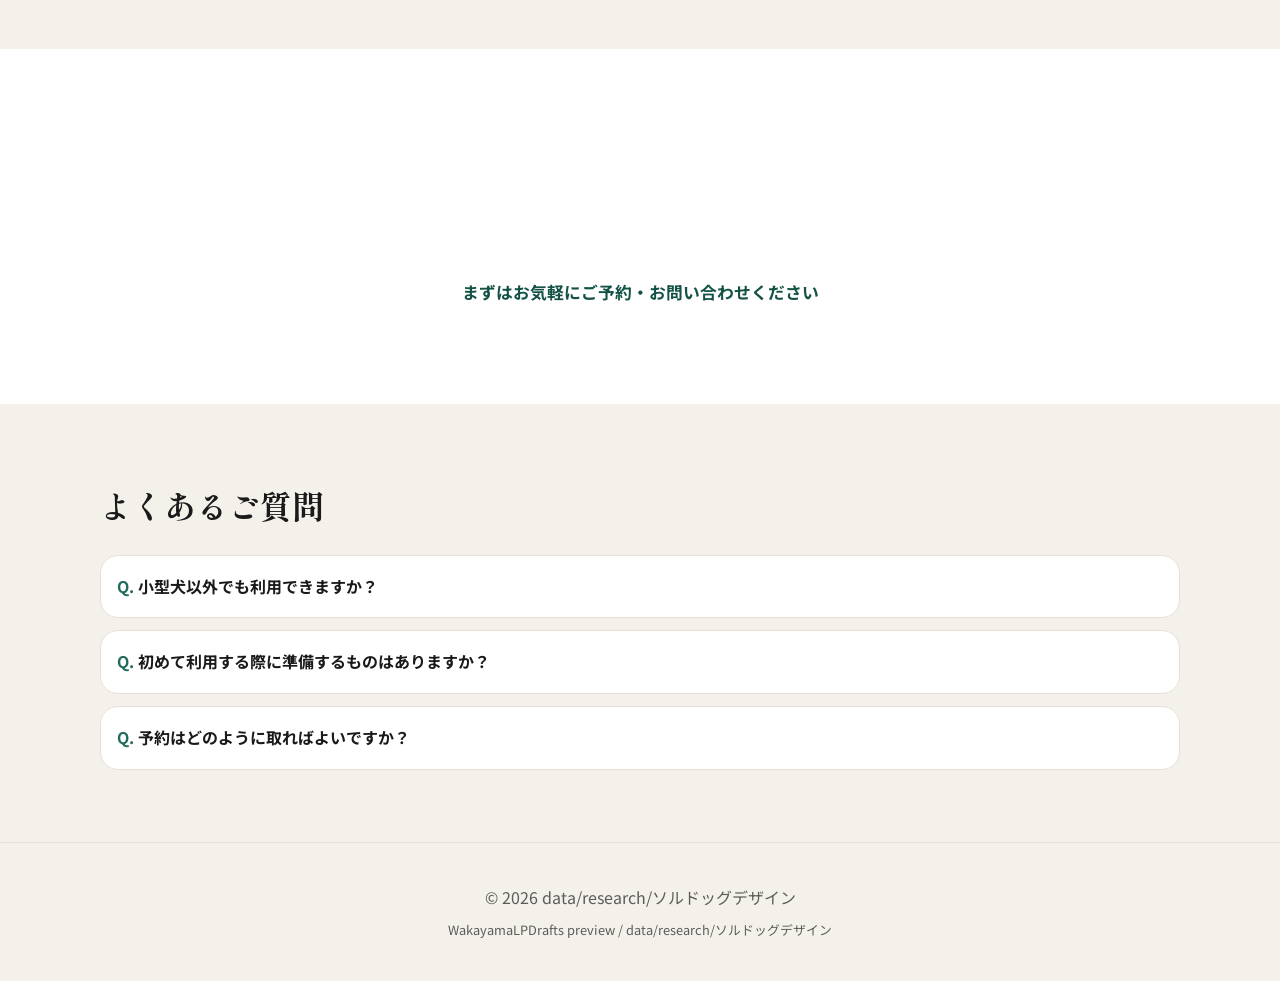
==== commit 529bed31: "LP preview: data/research/ソルドッグデザイン — index.html" ====
--- a/preview/data/research/ソルドッグデザイン/index.html
+++ b/preview/data/research/ソルドッグデザイン/index.html
@@ -3,8 +3,8 @@
 <head>
   <meta charset="UTF-8" />
   <meta name="viewport" content="width=device-width, initial-scale=1" />
-  <title>ソルドッグデザイン｜小型犬専門のトリミングサロン</title>
-  <meta name="description" content="ソルドッグデザインは小型犬専門のトリミングサロンです。落ち着いた空間で一頭ずつ丁寧に施術。カットコース¥6,000〜。小型犬に寄り添った丁寧なケアをご提供します。" />
+  <title>ソルドッグデザイン｜小型犬専門トリミングサロン</title>
+  <meta name="description" content="ソルドッグデザインは小型犬専門のトリミングサロンです。落ち着いた空間で一頭ずつ丁寧に対応。カットコース¥6,000〜。小型犬に寄り添った施術をご提供します。" />
   <link rel="preconnect" href="https://fonts.googleapis.com" />
   <link href="https://fonts.googleapis.com/css2?family=Noto+Sans+JP:wght@400;500;700&family=Shippori+Mincho:wght@500;600&display=swap" rel="stylesheet" />
   <link rel="stylesheet" href="assets/styles.css" />
@@ -13,26 +13,26 @@
   <header class="hero" id="top">
     <div class="hero-visual"><!-- HERO_IMAGE --></div>
     <div class="container hero-content">
-      <p class="eyebrow">落ち着いた空間で、大切なわが子をゆっくりケアします。</p>
+      <p class="eyebrow">落ち着いた空間で、一頭ずつ心を込めてケアします。</p>
       <h1>data/research/ソルドッグデザイン</h1>
-      <p class="catch">小型犬専門、一頭ずつ丁寧に。</p>
+      <p class="catch">小型犬のために、丁寧にととのえる時間。</p>
       <div class="hero-cta">
-        <a class="btn btn-primary" href="#booking">まずはお気軽にお問い合わせ・ご予約ください。</a>
+        <a class="btn btn-primary" href="#booking">まずはお気軽にご予約・お問い合わせください</a>
         <a class="btn btn-ghost" href="#access">アクセスを見る</a>
       </div>
     </div>
   </header>
   <section class="section" id="about"><div class="container grid-2">
     <div class="media-box"><!-- SHOP_IMAGE --></div>
-    <div><h2>店舗紹介</h2><p class="prose">ソルドッグデザインは、小型犬専門のトリミングサロンです。騒がしくなく落ち着いた環境の中で、お預かりする一頭ずつにしっかりと向き合い、丁寧な施術をお届けしています。愛犬がリラックスして過ごせるよう、スタッフ一同心を込めて対応いたします。</p></div>
+    <div><h2>店舗紹介</h2><p class="prose">ソルドッグデザインは、小型犬専門のトリミングサロンです。賑やかな環境が苦手なワンちゃんでも安心して過ごせるよう、ゆとりある空間づくりを大切にしています。一頭ずつ丁寧に向き合い、犬それぞれの個性やコンディションに合わせた施術を心がけています。</p></div>
   </div></section>
   <section class="section alt" id="services"><div class="container">
     <h2>サービス紹介</h2>
     <div class="media-box svc-media"><!-- SERVICE_IMAGE --></div>
-    <div class="svc-grid"><div class="svc-card"><strong>カットコース</strong><p>小型犬の毛質・犬種・ご要望に合わせた丁寧なカットを提供します。一頭ずつ落ち着いた環境でじっくり仕上げます。</p></div></div>
+    <div class="svc-grid"><div class="svc-card"><strong>カットコース</strong><p>小型犬の体型や毛質に合わせたカットを丁寧に行います。リラックスできる環境で、ワンちゃんの負担を最小限に抑えながら施術します。</p></div></div>
   </div></section>
   <section class="section" id="reasons"><div class="container">
-    <h2>選ばれる理由</h2><ul class="reason-list"><li>小型犬専門サロンだから、犬種ごとの特性をしっかり理解した施術が受けられます。</li><li>一頭ずつ個別対応するため、愛犬がストレスなく過ごせる落ち着いた空間を確保しています。</li><li>丁寧な施術を大切にしており、仕上がりだけでなくケアのプロセスにもこだわっています。</li></ul>
+    <h2>選ばれる理由</h2><ul class="reason-list"><li>小型犬専門サロンならではの、犬種・体格に合わせたきめ細やかな対応</li><li>一頭ずつ個別に対応するため、他の犬が苦手なワンちゃんも安心</li><li>落ち着いた静かな空間で、ストレスの少ない施術環境を実現</li><li>小型犬に寄り添った丁寧な施術で、オーナー様からも高い信頼を獲得</li></ul>
   </div></section>
   <section class="section alt" id="pricing"><div class="container">
     <h2>料金・メニュー</h2>
@@ -47,9 +47,9 @@
     <h2>ご予約</h2>
     <p class="booking-lead">お電話またはLINEでご予約ください</p>
     
-    <a class="btn btn-primary btn-lg" href="#">まずはお気軽にお問い合わせ・ご予約ください。</a>
+    <a class="btn btn-primary btn-lg" href="#">まずはお気軽にご予約・お問い合わせください</a>
   </div></section>
-  <section class="section" id="faq"><div class="container"><h2>よくあるご質問</h2><div class="faq-list"><details class="faq-item"><summary>どのくらいの犬種・サイズに対応していますか？</summary><p>当サロンは小型犬専門です。犬種やサイズについて不安な場合は、お気軽にお問い合わせください。</p></details><details class="faq-item"><summary>初めて利用しますが、不安があります。</summary><p>一頭ずつ丁寧に対応しておりますので、初めてのご利用でも安心してお越しください。ご不安な点はお気軽にご相談ください。</p></details><details class="faq-item"><summary>予約はどのようにすればよいですか？</summary><p>お電話またはお問い合わせフォームよりご予約を承っております。詳細はお気軽にお問い合わせください。</p></details></div></div></section>
+  <section class="section" id="faq"><div class="container"><h2>よくあるご質問</h2><div class="faq-list"><details class="faq-item"><summary>小型犬以外でも利用できますか？</summary><p>当サロンは小型犬専門となっております。詳しくはお問い合わせください。</p></details><details class="faq-item"><summary>初めて利用する際に準備するものはありますか？</summary><p>ワクチン接種証明書をご持参いただくようお願いしております。不明な点はお気軽にご相談ください。</p></details><details class="faq-item"><summary>予約はどのように取ればよいですか？</summary><p>お電話またはお問い合わせフォームよりご予約を承っております。お気軽にご連絡ください。</p></details></div></div></section>
   <footer class="footer"><div class="container">
     <p>&copy; 2026 data/research/ソルドッグデザイン</p>
     <p class="small">WakayamaLPDrafts preview / data/research/ソルドッグデザイン</p>
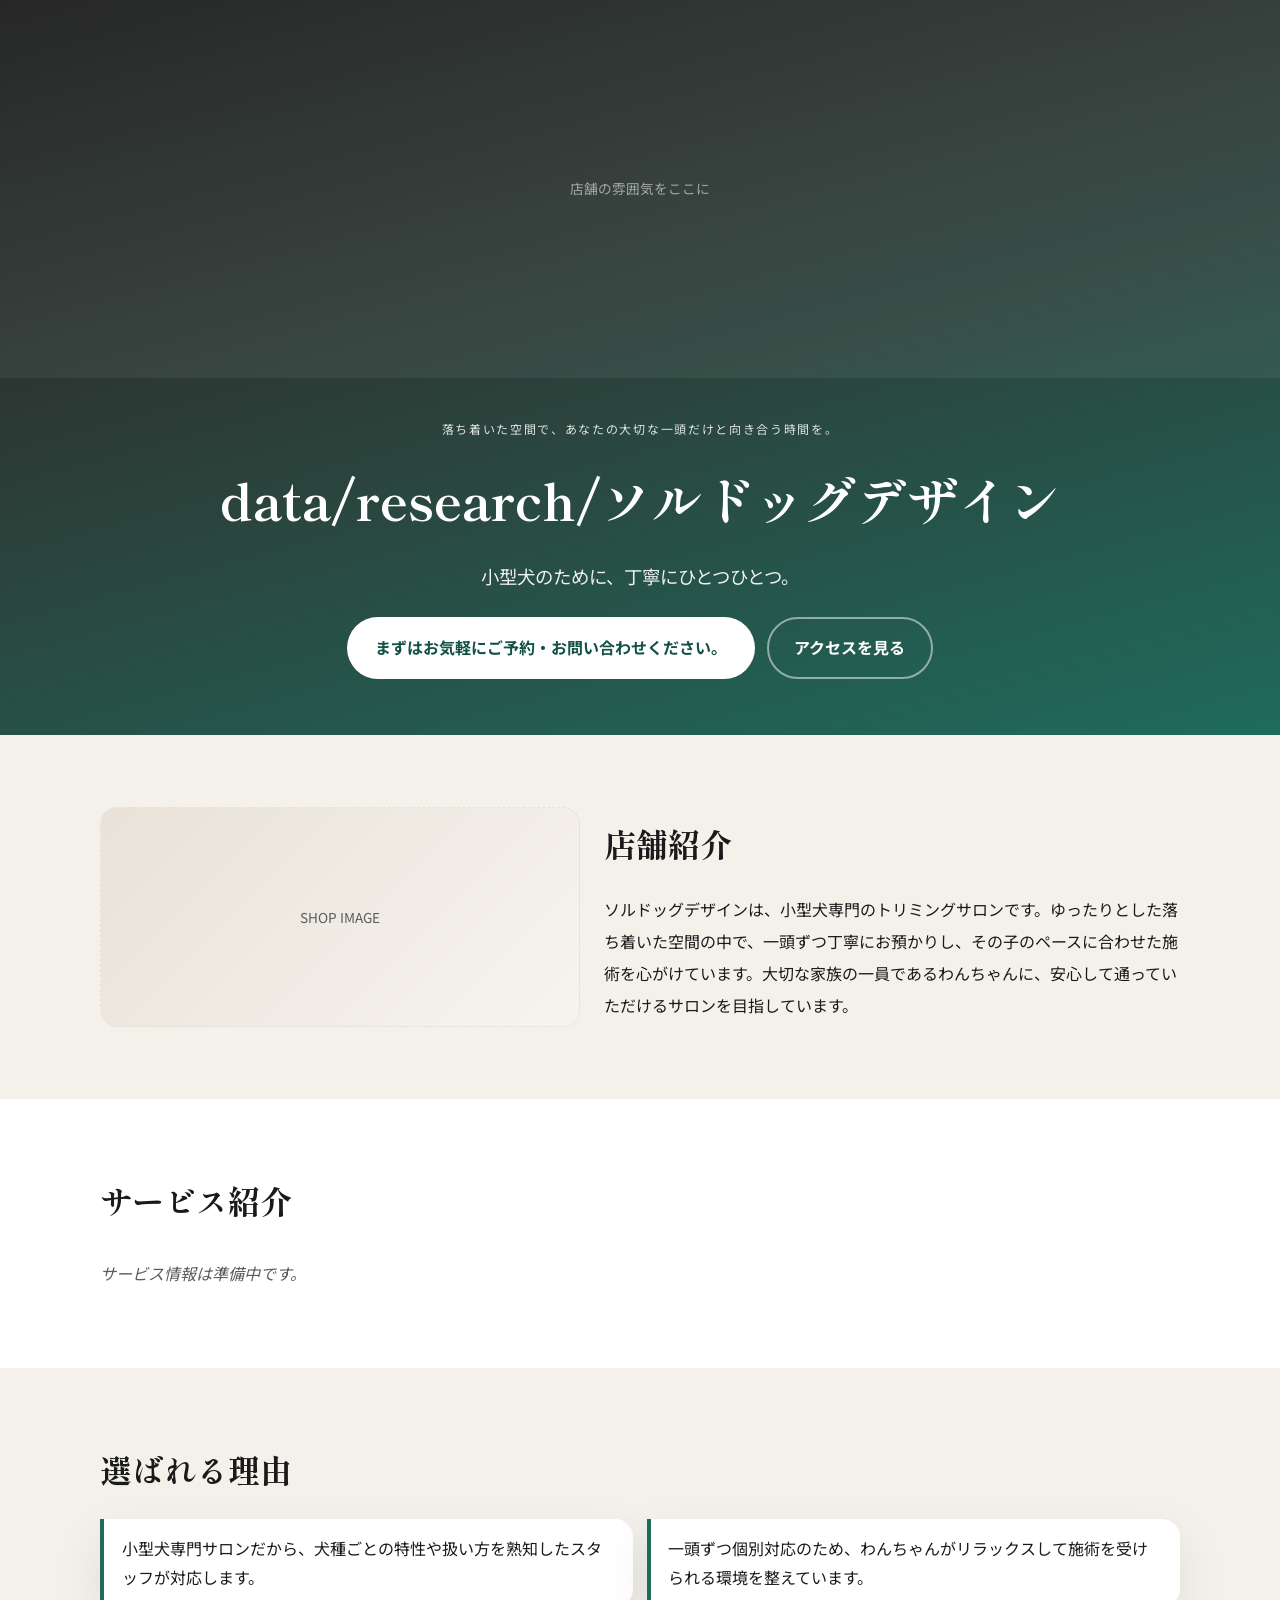
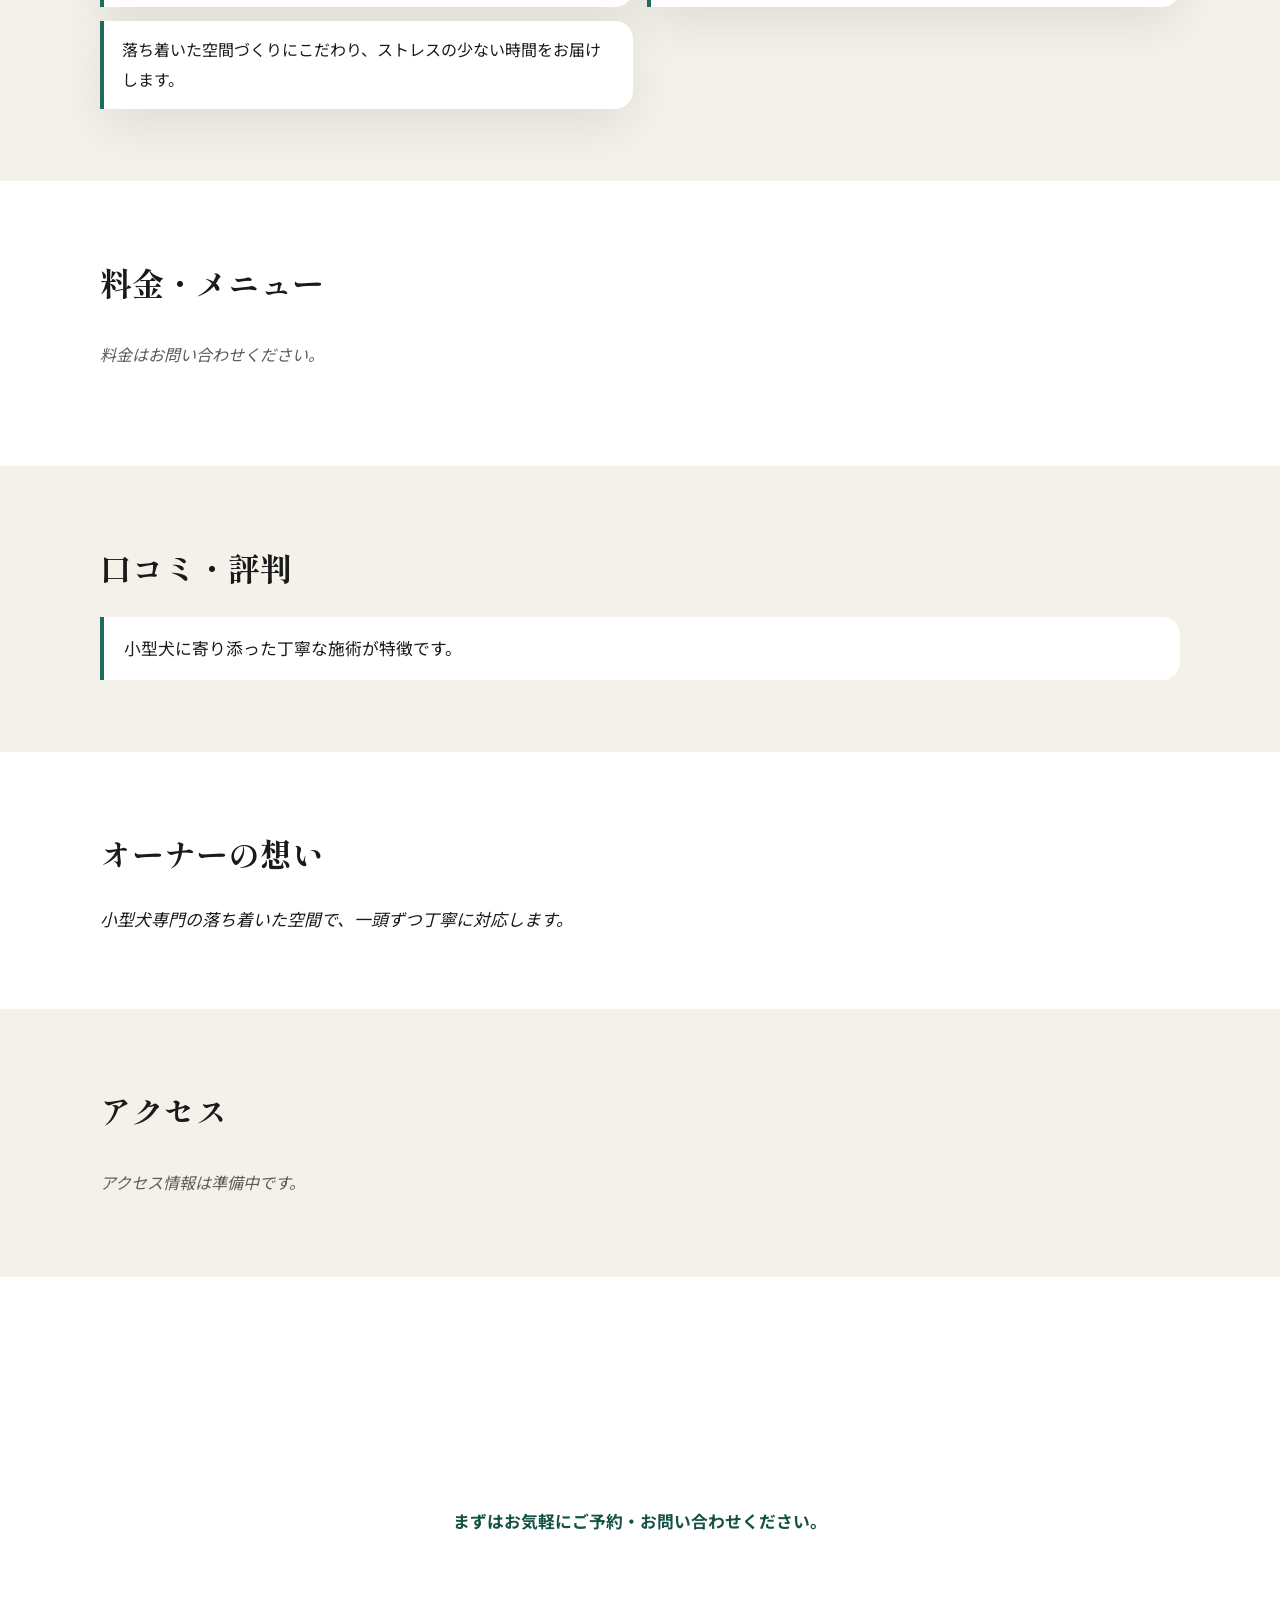
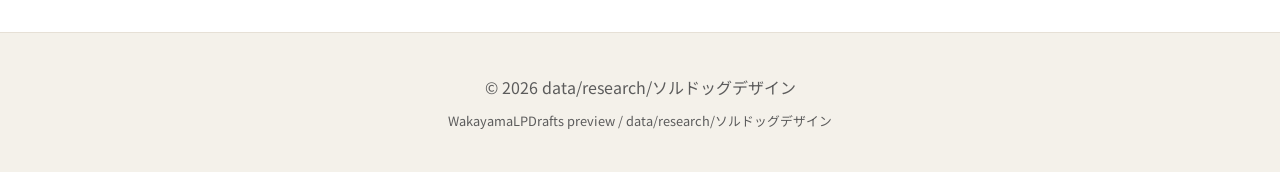
==== commit 4bd1f311: "LP preview: data/research/ソルドッグデザイン — index.html" ====
--- a/preview/data/research/ソルドッグデザイン/index.html
+++ b/preview/data/research/ソルドッグデザイン/index.html
@@ -6,53 +6,87 @@
   <title>ソルドッグデザイン｜小型犬専門トリミングサロン</title>
   <meta name="description" content="ソルドッグデザインは小型犬専門のトリミングサロンです。落ち着いた空間で一頭ずつ丁寧に対応。カットコース¥6,000〜。小型犬に寄り添った施術をご提供します。" />
   <link rel="preconnect" href="https://fonts.googleapis.com" />
+  <link rel="preconnect" href="https://fonts.gstatic.com" crossorigin />
   <link href="https://fonts.googleapis.com/css2?family=Noto+Sans+JP:wght@400;500;700&family=Shippori+Mincho:wght@500;600&display=swap" rel="stylesheet" />
   <link rel="stylesheet" href="assets/styles.css" />
 </head>
 <body>
   <header class="hero" id="top">
-    <div class="hero-visual"><!-- HERO_IMAGE --></div>
+    <div class="hero-visual">店舗の雰囲気をここに</div>
     <div class="container hero-content">
-      <p class="eyebrow">落ち着いた空間で、一頭ずつ心を込めてケアします。</p>
+      <p class="eyebrow">落ち着いた空間で、あなたの大切な一頭だけと向き合う時間を。</p>
       <h1>data/research/ソルドッグデザイン</h1>
-      <p class="catch">小型犬のために、丁寧にととのえる時間。</p>
+      <p class="catch">小型犬のために、丁寧にひとつひとつ。</p>
       <div class="hero-cta">
-        <a class="btn btn-primary" href="#booking">まずはお気軽にご予約・お問い合わせください</a>
+        <a class="btn btn-primary" href="#booking">まずはお気軽にご予約・お問い合わせください。</a>
         <a class="btn btn-ghost" href="#access">アクセスを見る</a>
       </div>
     </div>
   </header>
-  <section class="section" id="about"><div class="container grid-2">
-    <div class="media-box"><!-- SHOP_IMAGE --></div>
-    <div><h2>店舗紹介</h2><p class="prose">ソルドッグデザインは、小型犬専門のトリミングサロンです。賑やかな環境が苦手なワンちゃんでも安心して過ごせるよう、ゆとりある空間づくりを大切にしています。一頭ずつ丁寧に向き合い、犬それぞれの個性やコンディションに合わせた施術を心がけています。</p></div>
-  </div></section>
-  <section class="section alt" id="services"><div class="container">
-    <h2>サービス紹介</h2>
-    <div class="media-box svc-media"><!-- SERVICE_IMAGE --></div>
-    <div class="svc-grid"><div class="svc-card"><strong>カットコース</strong><p>小型犬の体型や毛質に合わせたカットを丁寧に行います。リラックスできる環境で、ワンちゃんの負担を最小限に抑えながら施術します。</p></div></div>
-  </div></section>
-  <section class="section" id="reasons"><div class="container">
-    <h2>選ばれる理由</h2><ul class="reason-list"><li>小型犬専門サロンならではの、犬種・体格に合わせたきめ細やかな対応</li><li>一頭ずつ個別に対応するため、他の犬が苦手なワンちゃんも安心</li><li>落ち着いた静かな空間で、ストレスの少ない施術環境を実現</li><li>小型犬に寄り添った丁寧な施術で、オーナー様からも高い信頼を獲得</li></ul>
-  </div></section>
-  <section class="section alt" id="pricing"><div class="container">
-    <h2>料金・メニュー</h2>
-    <div class="pricing-table"><div class="price-row"><span class="menu-name">カットコース</span><span class="price-val">¥6,000</span></div></div>
-  </div></section>
+
+  <section class="section" id="about">
+    <div class="container grid-2">
+      <div class="media-box">SHOP IMAGE</div>
+      <div>
+        <h2>店舗紹介</h2>
+        <p class="prose">ソルドッグデザインは、小型犬専門のトリミングサロンです。ゆったりとした落ち着いた空間の中で、一頭ずつ丁寧にお預かりし、その子のペースに合わせた施術を心がけています。大切な家族の一員であるわんちゃんに、安心して通っていただけるサロンを目指しています。</p>
+      </div>
+    </div>
+  </section>
+
+  <section class="section alt" id="services">
+    <div class="container">
+      <h2>サービス紹介</h2>
+      <div class="svc-grid"><p class="placeholder">サービス情報は準備中です。</p></div>
+    </div>
+  </section>
+
+  <section class="section" id="reasons">
+    <div class="container">
+      <h2>選ばれる理由</h2>
+      <ul class="reason-list">
+        <li>小型犬専門サロンだから、犬種ごとの特性や扱い方を熟知したスタッフが対応します。</li><li>一頭ずつ個別対応のため、わんちゃんがリラックスして施術を受けられる環境を整えています。</li><li>落ち着いた空間づくりにこだわり、ストレスの少ない時間をお届けします。</li>
+      </ul>
+    </div>
+  </section>
+
+  <section class="section alt" id="pricing">
+    <div class="container">
+      <h2>料金・メニュー</h2>
+      <div class="pricing-table"><p class="placeholder">料金はお問い合わせください。</p></div>
+      
+    </div>
+  </section>
+
   <section class="section" id="reviews"><div class="container"><h2>口コミ・評判</h2><blockquote class="quote">小型犬に寄り添った丁寧な施術が特徴です。</blockquote></div></section>
+
   <section class="section alt" id="owner"><div class="container"><h2>オーナーの想い</h2><p class="prose owner-msg">小型犬専門の落ち着いた空間で、一頭ずつ丁寧に対応します。</p></div></section>
-  <section class="section" id="access"><div class="container">
-    <h2>アクセス</h2><p class="placeholder">アクセス情報は準備中です。</p>
-  </div></section>
-  <section class="section alt booking" id="booking"><div class="container booking-inner">
-    <h2>ご予約</h2>
-    <p class="booking-lead">お電話またはLINEでご予約ください</p>
-    
-    <a class="btn btn-primary btn-lg" href="#">まずはお気軽にご予約・お問い合わせください</a>
-  </div></section>
-  <section class="section" id="faq"><div class="container"><h2>よくあるご質問</h2><div class="faq-list"><details class="faq-item"><summary>小型犬以外でも利用できますか？</summary><p>当サロンは小型犬専門となっております。詳しくはお問い合わせください。</p></details><details class="faq-item"><summary>初めて利用する際に準備するものはありますか？</summary><p>ワクチン接種証明書をご持参いただくようお願いしております。不明な点はお気軽にご相談ください。</p></details><details class="faq-item"><summary>予約はどのように取ればよいですか？</summary><p>お電話またはお問い合わせフォームよりご予約を承っております。お気軽にご連絡ください。</p></details></div></div></section>
-  <footer class="footer"><div class="container">
-    <p>&copy; 2026 data/research/ソルドッグデザイン</p>
-    <p class="small">WakayamaLPDrafts preview / data/research/ソルドッグデザイン</p>
-  </div></footer>
+
+  <section class="section" id="access">
+    <div class="container">
+      <h2>アクセス</h2>
+      <p class="placeholder">アクセス情報は準備中です。</p>
+      
+    </div>
+  </section>
+
+  <section class="section alt booking" id="booking">
+    <div class="container booking-inner">
+      <h2>ご予約・お問い合わせ</h2>
+      <p class="booking-lead">お電話またはLINEでご予約ください</p>
+      
+      
+      <a class="btn btn-primary btn-lg" href="#">まずはお気軽にご予約・お問い合わせください。</a>
+    </div>
+  </section>
+
+  
+
+  <footer class="footer">
+    <div class="container">
+      <p>&copy; 2026 data/research/ソルドッグデザイン</p>
+      <p class="small">WakayamaLPDrafts preview / data/research/ソルドッグデザイン</p>
+    </div>
+  </footer>
 </body>
 </html>
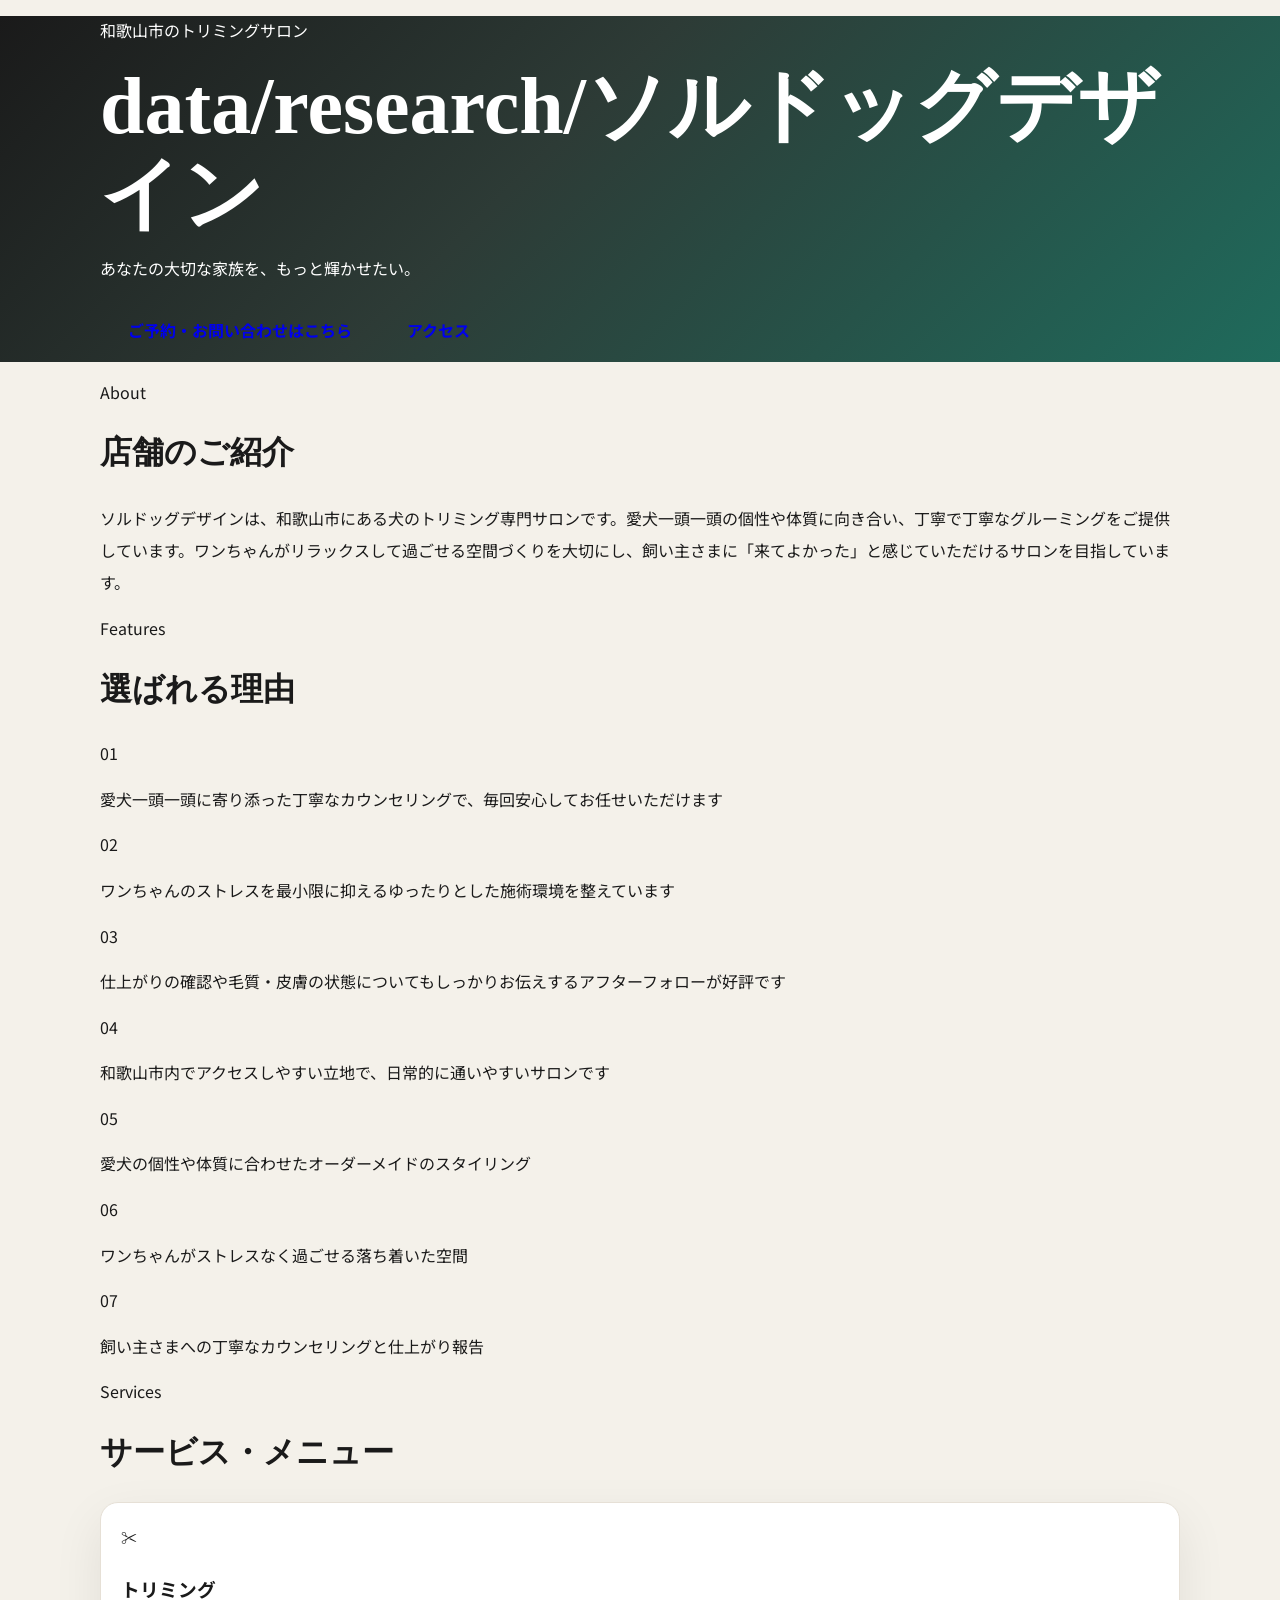
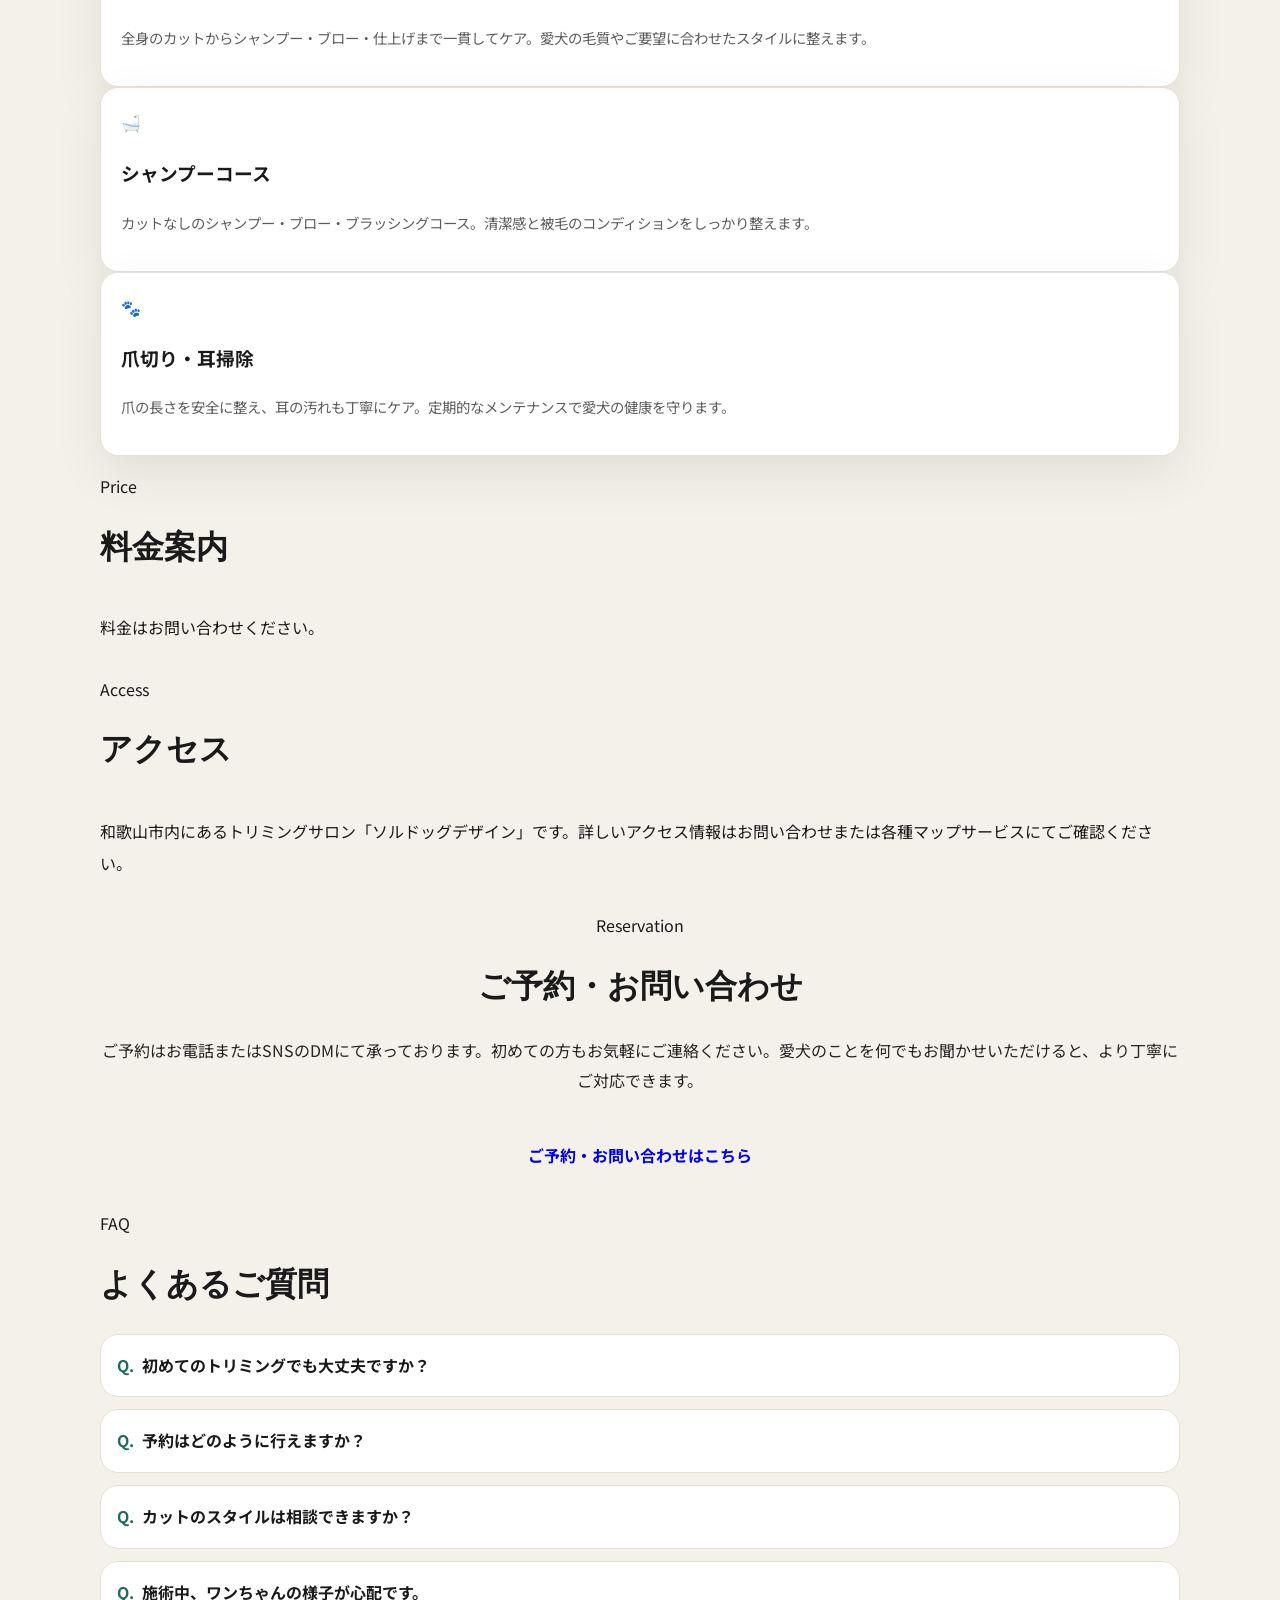
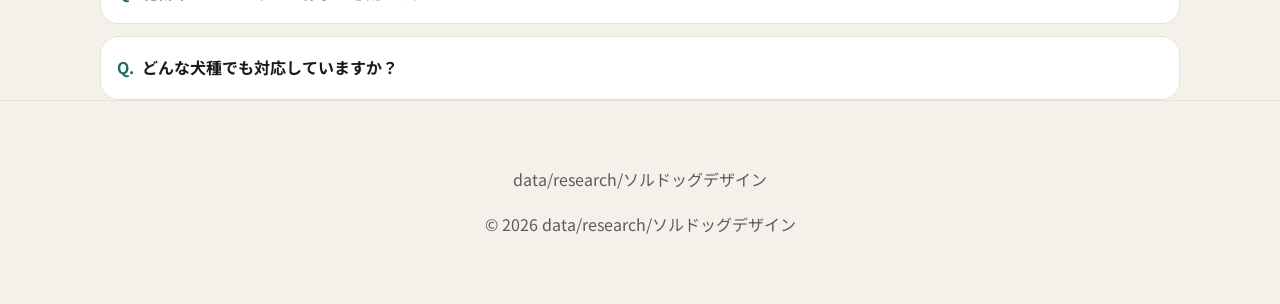
==== commit 5eaa528e: "LP preview: data/research/ソルドッグデザイン — index.html" ====
--- a/preview/data/research/ソルドッグデザイン/index.html
+++ b/preview/data/research/ソルドッグデザイン/index.html
@@ -1,92 +1,13 @@
 <!DOCTYPE html>
 <html lang="ja">
 <head>
-  <meta charset="UTF-8" />
-  <meta name="viewport" content="width=device-width, initial-scale=1" />
-  <title>ソルドッグデザイン｜小型犬専門トリミングサロン</title>
-  <meta name="description" content="ソルドッグデザインは小型犬専門のトリミングサロンです。落ち着いた空間で一頭ずつ丁寧に対応。カットコース¥6,000〜。小型犬に寄り添った施術をご提供します。" />
-  <link rel="preconnect" href="https://fonts.googleapis.com" />
-  <link rel="preconnect" href="https://fonts.gstatic.com" crossorigin />
-  <link href="https://fonts.googleapis.com/css2?family=Noto+Sans+JP:wght@400;500;700&family=Shippori+Mincho:wght@500;600&display=swap" rel="stylesheet" />
-  <link rel="stylesheet" href="assets/styles.css" />
+  <meta charset="UTF-8">
+  <meta name="viewport" content="width=device-width,initial-scale=1">
+  <title>ソルドッグデザイン | トリミングサロン | 和歌山市</title>
+  <meta name="description" content="和歌山市のトリミングサロン「ソルドッグデザイン」。愛犬を家族のように大切に扱う丁寧なグルーミングで、ワンちゃんも飼い主さまも笑顔になれるサロンです。ご予約はお気軽にどうぞ。">
+  <link rel="preconnect" href="https://fonts.googleapis.com">
+  <link href="https://fonts.googleapis.com/css2?family=Noto+Sans+JP:wght@300;400;500;700&family=Cormorant+Garamond:ital,wght@0,400;0,600;1,400&display=swap" rel="stylesheet">
+  <link rel="stylesheet" href="assets/styles.css">
 </head>
 <body>
-  <header class="hero" id="top">
-    <div class="hero-visual">店舗の雰囲気をここに</div>
-    <div class="container hero-content">
-      <p class="eyebrow">落ち着いた空間で、あなたの大切な一頭だけと向き合う時間を。</p>
-      <h1>data/research/ソルドッグデザイン</h1>
-      <p class="catch">小型犬のために、丁寧にひとつひとつ。</p>
-      <div class="hero-cta">
-        <a class="btn btn-primary" href="#booking">まずはお気軽にご予約・お問い合わせください。</a>
-        <a class="btn btn-ghost" href="#access">アクセスを見る</a>
-      </div>
-    </div>
-  </header>
-
-  <section class="section" id="about">
-    <div class="container grid-2">
-      <div class="media-box">SHOP IMAGE</div>
-      <div>
-        <h2>店舗紹介</h2>
-        <p class="prose">ソルドッグデザインは、小型犬専門のトリミングサロンです。ゆったりとした落ち着いた空間の中で、一頭ずつ丁寧にお預かりし、その子のペースに合わせた施術を心がけています。大切な家族の一員であるわんちゃんに、安心して通っていただけるサロンを目指しています。</p>
-      </div>
-    </div>
-  </section>
-
-  <section class="section alt" id="services">
-    <div class="container">
-      <h2>サービス紹介</h2>
-      <div class="svc-grid"><p class="placeholder">サービス情報は準備中です。</p></div>
-    </div>
-  </section>
-
-  <section class="section" id="reasons">
-    <div class="container">
-      <h2>選ばれる理由</h2>
-      <ul class="reason-list">
-        <li>小型犬専門サロンだから、犬種ごとの特性や扱い方を熟知したスタッフが対応します。</li><li>一頭ずつ個別対応のため、わんちゃんがリラックスして施術を受けられる環境を整えています。</li><li>落ち着いた空間づくりにこだわり、ストレスの少ない時間をお届けします。</li>
-      </ul>
-    </div>
-  </section>
-
-  <section class="section alt" id="pricing">
-    <div class="container">
-      <h2>料金・メニュー</h2>
-      <div class="pricing-table"><p class="placeholder">料金はお問い合わせください。</p></div>
-      
-    </div>
-  </section>
-
-  <section class="section" id="reviews"><div class="container"><h2>口コミ・評判</h2><blockquote class="quote">小型犬に寄り添った丁寧な施術が特徴です。</blockquote></div></section>
-
-  <section class="section alt" id="owner"><div class="container"><h2>オーナーの想い</h2><p class="prose owner-msg">小型犬専門の落ち着いた空間で、一頭ずつ丁寧に対応します。</p></div></section>
-
-  <section class="section" id="access">
-    <div class="container">
-      <h2>アクセス</h2>
-      <p class="placeholder">アクセス情報は準備中です。</p>
-      
-    </div>
-  </section>
-
-  <section class="section alt booking" id="booking">
-    <div class="container booking-inner">
-      <h2>ご予約・お問い合わせ</h2>
-      <p class="booking-lead">お電話またはLINEでご予約ください</p>
-      
-      
-      <a class="btn btn-primary btn-lg" href="#">まずはお気軽にご予約・お問い合わせください。</a>
-    </div>
-  </section>
-
-  
-
-  <footer class="footer">
-    <div class="container">
-      <p>&copy; 2026 data/research/ソルドッグデザイン</p>
-      <p class="small">WakayamaLPDrafts preview / data/research/ソルドッグデザイン</p>
-    </div>
-  </footer>
-</body>
-</html>+<header class="hero" id="top"><div class="hero-bg"><!-- HERO_IMAGE --></div><div class="hero-overlay"></div><div class="hero-inner container"><p class="hero-eyebrow">和歌山市のトリミングサロン</p><h1 class="hero-name">data/research/ソルドッグデザイン</h1><p class="hero-catch">あなたの大切な家族を、もっと輝かせたい。</p><div class="hero-actions"><a class="btn btn-hero" href="#booking">ご予約・お問い合わせはこちら</a><a class="btn btn-hero-ghost" href="#access">アクセス</a></div></div></header><section class="sec sec-about" id="about"><div class="container layout-half"><div class="half-media"><div class="img-box"><!-- SHOP_IMAGE --></div></div><div class="half-body"><p class="sec-label">About</p><h2 class="sec-title">店舗のご紹介</h2><div class="prose"><p>ソルドッグデザインは、和歌山市にある犬のトリミング専門サロンです。愛犬一頭一頭の個性や体質に向き合い、丁寧で丁寧なグルーミングをご提供しています。ワンちゃんがリラックスして過ごせる空間づくりを大切にし、飼い主さまに「来てよかった」と感じていただけるサロンを目指しています。</p></div></div></div></section><section class="sec sec-features" id="features"><div class="container"><p class="sec-label">Features</p><h2 class="sec-title">選ばれる理由</h2><div class="card-grid"><div class="card reason-card"><span class="reason-num">01</span><p>愛犬一頭一頭に寄り添った丁寧なカウンセリングで、毎回安心してお任せいただけます</p></div><div class="card reason-card"><span class="reason-num">02</span><p>ワンちゃんのストレスを最小限に抑えるゆったりとした施術環境を整えています</p></div><div class="card reason-card"><span class="reason-num">03</span><p>仕上がりの確認や毛質・皮膚の状態についてもしっかりお伝えするアフターフォローが好評です</p></div><div class="card reason-card"><span class="reason-num">04</span><p>和歌山市内でアクセスしやすい立地で、日常的に通いやすいサロンです</p></div><div class="card reason-card"><span class="reason-num">05</span><p>愛犬の個性や体質に合わせたオーダーメイドのスタイリング</p></div><div class="card reason-card"><span class="reason-num">06</span><p>ワンちゃんがストレスなく過ごせる落ち着いた空間</p></div><div class="card reason-card"><span class="reason-num">07</span><p>飼い主さまへの丁寧なカウンセリングと仕上がり報告</p></div></div></div></section><section class="sec sec-services" id="services"><div class="container"><p class="sec-label">Services</p><h2 class="sec-title">サービス・メニュー</h2><div class="img-box svc-img"><!-- SERVICE_IMAGE --></div><div class="card-grid"><div class="card svc-card"><div class="card-icon">✂️</div><h3 class="card-title">トリミング</h3><p class="card-desc">全身のカットからシャンプー・ブロー・仕上げまで一貫してケア。愛犬の毛質やご要望に合わせたスタイルに整えます。</p></div><div class="card svc-card"><div class="card-icon">🛁</div><h3 class="card-title">シャンプーコース</h3><p class="card-desc">カットなしのシャンプー・ブロー・ブラッシングコース。清潔感と被毛のコンディションをしっかり整えます。</p></div><div class="card svc-card"><div class="card-icon">🐾</div><h3 class="card-title">爪切り・耳掃除</h3><p class="card-desc">爪の長さを安全に整え、耳の汚れも丁寧にケア。定期的なメンテナンスで愛犬の健康を守ります。</p></div></div></div></section><section class="sec sec-pricing" id="pricing"><div class="container"><p class="sec-label">Price</p><h2 class="sec-title">料金案内</h2><div class="pricing-table"><p class="empty-note">料金はお問い合わせください。</p></div></div></section><section class="sec sec-access" id="access"><div class="container"><p class="sec-label">Access</p><h2 class="sec-title">アクセス</h2><div class="access-wrap"><div class="access-info"><p class="prose">和歌山市内にあるトリミングサロン「ソルドッグデザイン」です。詳しいアクセス情報はお問い合わせまたは各種マップサービスにてご確認ください。</p></div><div class="access-btns"></div></div></div></section><section class="sec sec-booking" id="booking"><div class="container booking-inner"><p class="sec-label sec-label--light">Reservation</p><h2 class="sec-title sec-title--light">ご予約・お問い合わせ</h2><p class="booking-lead">ご予約はお電話またはSNSのDMにて承っております。初めての方もお気軽にご連絡ください。愛犬のことを何でもお聞かせいただけると、より丁寧にご対応できます。</p><div class="booking-btns"><a class="btn btn-cta" href="#">ご予約・お問い合わせはこちら</a></div></div></section><section class="sec sec-faq" id="faq"><div class="container"><p class="sec-label">FAQ</p><h2 class="sec-title">よくあるご質問</h2><div class="faq-list"><details class="faq-item"><summary>初めてのトリミングでも大丈夫ですか？</summary><div class="faq-ans">はい、もちろんです。初めてのワンちゃんも緊張しないよう、丁寧にケアいたします。事前にワンちゃんの性格やご要望をお聞かせください。</div></details><details class="faq-item"><summary>予約はどのように行えますか？</summary><div class="faq-ans">お電話またはSNSのDMにてご予約を承っております。ご希望の日時やワンちゃんの犬種・サイズをお伝えいただけるとスムーズです。</div></details><details class="faq-item"><summary>カットのスタイルは相談できますか？</summary><div class="faq-ans">はい、ご要望をしっかりお聞きしたうえでスタイルをご提案いたします。参考画像などお持ちいただくとイメージが伝わりやすいです。</div></details><details class="faq-item"><summary>施術中、ワンちゃんの様子が心配です。</summary><div class="faq-ans">ワンちゃんのペースに合わせた施術を心がけていますので、ご安心ください。何かご不安な点があれば、事前にご相談いただければ丁寧に対応いたします。</div></details><details class="faq-item"><summary>どんな犬種でも対応していますか？</summary><div class="faq-ans">小型犬から中型犬まで幅広く対応しております。大型犬や特殊な犬種については事前にご相談いただけますと確認のうえご案内いたします。</div></details></div></div></section><footer class="footer"><div class="container footer-inner"><p class="footer-name">data/research/ソルドッグデザイン</p><p class="footer-copy">&copy; 2026 data/research/ソルドッグデザイン</p></div></footer></body></html>
--- a/preview/data/research/ソルドッグデザイン/assets/styles.css
+++ b/preview/data/research/ソルドッグデザイン/assets/styles.css
@@ -1 +1 @@
-:root{--bg:#f4f1ea;--surface:#fff;--text:#1a1a1a;--muted:#5c5c5c;--line:#e6e0d6;--accent:#1f6b5c;--accent-dark:#145246;--radius:18px;--shadow:0 18px 50px rgba(0,0,0,.08);--font:'Noto Sans JP',sans-serif;--font-display:'Shippori Mincho',serif}*{box-sizing:border-box;margin:0;padding:0}html{scroll-behavior:smooth}body{font-family:var(--font);background:var(--bg);color:var(--text);line-height:1.85;font-size:16px}.container{width:min(1080px,92%);margin:0 auto}.hero{background:linear-gradient(165deg,#1a1a1a 0%,#2d3b36 42%,#1f6b5c 100%);color:#fff}.hero-visual{min-height:42vh;background:rgba(255,255,255,.06);display:flex;align-items:center;justify-content:center;font-size:.85rem;color:rgba(255,255,255,.55)}.hero-content{padding:2.5rem 0 3.5rem;text-align:center}.eyebrow{letter-spacing:.14em;font-size:.75rem;opacity:.85}.hero h1{font-family:var(--font-display);font-size:clamp(2rem,6vw,3.2rem);margin:.75rem 0}.catch{max-width:36rem;margin:0 auto 1.5rem;opacity:.92;font-size:clamp(1rem,2.5vw,1.15rem)}.hero-cta{display:flex;gap:.75rem;justify-content:center;flex-wrap:wrap}.btn{display:inline-flex;align-items:center;justify-content:center;padding:.9rem 1.6rem;border-radius:999px;font-weight:700;text-decoration:none;border:2px solid transparent;transition:.2s}.btn-primary{background:#fff;color:var(--accent-dark)}.btn-primary:hover{transform:translateY(-2px)}.btn-ghost{border-color:rgba(255,255,255,.5);color:#fff}.btn-outline{background:transparent;border-color:var(--accent);color:var(--accent)}.btn-line{background:#06C755;color:#fff;border-color:#06C755}.btn-lg{padding:1rem 2rem;font-size:1.05rem}.section{padding:clamp(2.8rem,6vw,4.5rem) 0}.section.alt{background:var(--surface)}.grid-2{display:grid;gap:1.5rem;align-items:center}@media(min-width:768px){.grid-2{grid-template-columns:1fr 1.2fr}}.media-box{min-height:220px;border-radius:var(--radius);background:linear-gradient(135deg,#e8e2d8,#f7f4ef);border:1px dashed var(--line);display:flex;align-items:center;justify-content:center;color:var(--muted);font-size:.85rem}.svc-media{margin:1rem 0 1.5rem}h2{font-family:var(--font-display);font-size:clamp(1.5rem,3vw,2rem);margin-bottom:1.25rem}.prose{white-space:pre-wrap;line-height:2}.owner-msg{font-size:1.05rem;font-style:italic}.target,.payment{font-size:.85rem;color:var(--muted);margin-bottom:.75rem}.svc-grid{display:grid;gap:1rem}@media(min-width:640px){.svc-grid{grid-template-columns:repeat(2,1fr)}}@media(min-width:960px){.svc-grid{grid-template-columns:repeat(3,1fr)}}.svc-card{background:var(--surface);border:1px solid var(--line);border-radius:var(--radius);padding:1.25rem;box-shadow:var(--shadow)}.svc-card strong{display:block;margin-bottom:.5rem;font-size:1rem}.svc-card p{font-size:.9rem;color:var(--muted)}.reason-list{list-style:none;display:grid;gap:.85rem}@media(min-width:720px){.reason-list{grid-template-columns:repeat(2,1fr)}}.reason-list li{background:var(--surface);border-left:4px solid var(--accent);border-radius:0 var(--radius) var(--radius) 0;padding:.9rem 1.1rem;box-shadow:var(--shadow)}.pricing-table{display:flex;flex-direction:column;gap:.5rem;margin-bottom:1rem}.price-row{display:flex;align-items:baseline;gap:.75rem;padding:.85rem 1rem;background:var(--surface);border:1px solid var(--line);border-radius:var(--radius)}.menu-name{flex:1;font-weight:500}.price-val{font-weight:700;color:var(--accent);white-space:nowrap}.note{font-size:.8rem;color:var(--muted)}.quote{border-left:4px solid var(--accent);padding:1rem 1.25rem;background:var(--surface);border-radius:0 var(--radius) var(--radius) 0;font-size:1.05rem;white-space:pre-wrap}.access-info{display:flex;flex-direction:column;gap:.5rem}.access-info a{color:var(--accent)}.booking{background:var(--accent);color:#fff}.booking h2{color:#fff}.booking-inner{text-align:center}.booking-lead{margin-bottom:1.5rem;opacity:.95;white-space:pre-wrap}.booking-inner .btn{margin:.35rem}.faq-list{display:flex;flex-direction:column;gap:.75rem}.faq-item{border:1px solid var(--line);border-radius:var(--radius);padding:1rem;background:var(--surface)}.faq-item summary{font-weight:700;cursor:pointer;list-style:none}.faq-item summary::before{content:"Q. ";color:var(--accent)}.faq-item p{margin-top:.75rem;font-size:.95rem;padding-left:1.5rem}.placeholder{color:var(--muted);font-style:italic;padding:.5rem 0}.footer{padding:2.5rem 0;text-align:center;color:var(--muted);border-top:1px solid var(--line)}.footer .small{font-size:.8rem;margin-top:.35rem}@media(max-width:480px){.hero-cta .btn,.booking-inner .btn{width:100%}}+:root{--bg:#f4f1ea;--surface:#fff;--text:#1a1a1a;--muted:#5c5c5c;--line:#e6e0d6;--accent:#1f6b5c;--accent-dark:#145246;--radius:18px;--shadow:0 18px 50px rgba(0,0,0,.08);--font:'Noto Sans JP',sans-serif;--font-display:'Shippori Mincho',serif}*{box-sizing:border-box}body{margin:0;padding:0;font-family:var(--font);background:var(--bg);color:var(--text);line-height:1.85;font-size:16px}.container{width:min(1080px,92%);margin:0 auto}.hero{background:linear-gradient(135deg,#1a1a1a,#2d3b36 42%,#1f6b5c 100%);color:#fff}.hero-visual{min-height:42vh;background:rgba(255,255,255,.06);display:flex;align-items:center;justify-content:center;font-family:var(--font-display);font-size:clamp(1.5rem,3vw,2rem);color:rgba(255,255,255,.55)}.hero-content{padding:4rem 0 4.5rem}.eyebrow{letter-spacing:.12em;color:#d9efe8;font-weight:700}.hero h1{font-family:var(--font-display);font-size:clamp(2.5rem,7vw,5rem);line-height:1.1;margin:.25rem 0 1rem}.catch{font-size:clamp(1.1rem,2.5vw,1.5rem);max-width:760px}.hero-cta{display:flex;gap:.75rem;flex-wrap:wrap;margin-top:2rem}.btn{display:inline-flex;align-items:center;justify-content:center;padding:.9rem 1.6rem;border-radius:999px;font-weight:700;text-decoration:none;border:2px solid transparent;transition:.2s}.btn-primary{background:#fff;color:var(--accent-dark)}.btn-primary:hover{transform:translateY(-2px)}.btn-ghost{border-color:rgba(255,255,255,.5);color:#fff}.btn-outline{background:transparent;border-color:var(--accent);color:var(--accent)}.btn-line{background:#06c755;color:#fff}.btn-lg{padding:1rem 2rem;font-size:1.05rem}.section{padding:clamp(2.8rem,6vw,4.5rem) 0}.section.alt{background:var(--surface)}.grid-2{display:grid;grid-template-columns:1fr 1.2fr;gap:2rem;align-items:center}.media-box{min-height:280px;background:linear-gradient(135deg,#e8e2d8,#f7f4ef);border:1px dashed var(--line);border-radius:var(--radius);display:flex;align-items:center;justify-content:center;color:var(--muted);font-family:var(--font-display);font-size:1.25rem}h2{font-family:var(--font-display);font-size:clamp(1.5rem,3vw,2rem);margin:0 0 1.25rem}.prose{white-space:pre-wrap;line-height:2}.owner-msg{font-size:1.05rem;font-style:italic}.target,.payment{font-size:.95rem;color:var(--muted);margin-bottom:.75rem}.svc-grid{display:grid;gap:1rem}@media(min-width:640px){.svc-grid{grid-template-columns:repeat(2,1fr)}}@media(min-width:960px){.svc-grid{grid-template-columns:repeat(3,1fr)}}.svc-card{background:var(--surface);border:1px solid var(--line);border-radius:var(--radius);padding:1.25rem;box-shadow:var(--shadow)}.svc-card strong{display:block;margin-bottom:.5rem;font-size:1rem}.svc-card p{font-size:.9rem;color:var(--muted)}.reason-list{list-style:none;display:grid;gap:.85rem;padding:0;margin:0}@media(min-width:720px){.reason-list{grid-template-columns:repeat(2,1fr)}}.reason-list li{background:var(--surface);border-left:4px solid var(--accent);border-radius:var(--radius);padding:.9rem 1.1rem;box-shadow:var(--shadow)}.pricing-table{display:flex;flex-direction:column;gap:.5rem;margin-bottom:1rem}.price-row{display:flex;align-items:baseline;gap:.75rem;padding:.75rem 1rem;background:var(--surface);border:1px solid var(--line);border-radius:var(--radius)}.menu-name{flex:1;font-weight:500}.price-val{font-weight:700;color:var(--accent);white-space:nowrap}.note{font-size:.8rem;color:var(--muted)}.quote{border-left:4px solid var(--accent);padding:1rem 1.25rem;background:var(--surface);border-radius:0 var(--radius) var(--radius) 0;font-size:1.05rem;white-space:pre-wrap}.access-info{display:flex;flex-direction:column;gap:.5rem}.access-info a{color:var(--accent)}.booking{background:var(--accent);color:#fff}.booking-inner{text-align:center}.booking-lead{margin-bottom:1.5rem;opacity:.95;white-space:pre-wrap}.booking-inner .btn{margin:.35rem}.faq-list{display:flex;flex-direction:column;gap:.75rem}.faq-item{background:var(--surface);padding:1rem;border-radius:var(--radius);border:1px solid var(--line)}.faq-item summary{font-weight:700;cursor:pointer;list-style:none}.faq-item summary::before{content:'Q.';color:var(--accent);margin-right:.5rem}.faq-item p{margin-top:.75rem;font-size:.95rem;padding-left:1.5rem}.placeholder{color:var(--muted);font-style:italic}.footer{padding:3rem 0;text-align:center;color:var(--muted);border-top:1px solid var(--line)}.footer .small{font-size:.8rem;margin-top:.35rem}@media(max-width:768px){.grid-2{grid-template-columns:1fr}.hero-visual{min-height:280px}.price-row{flex-direction:column;align-items:flex-start}.hero-content{padding:3rem 0}.section{padding:2.5rem 0}}@media(max-width:480px){.hero h1{font-size:2.35rem}.btn,.booking-inner .btn{width:100%}}
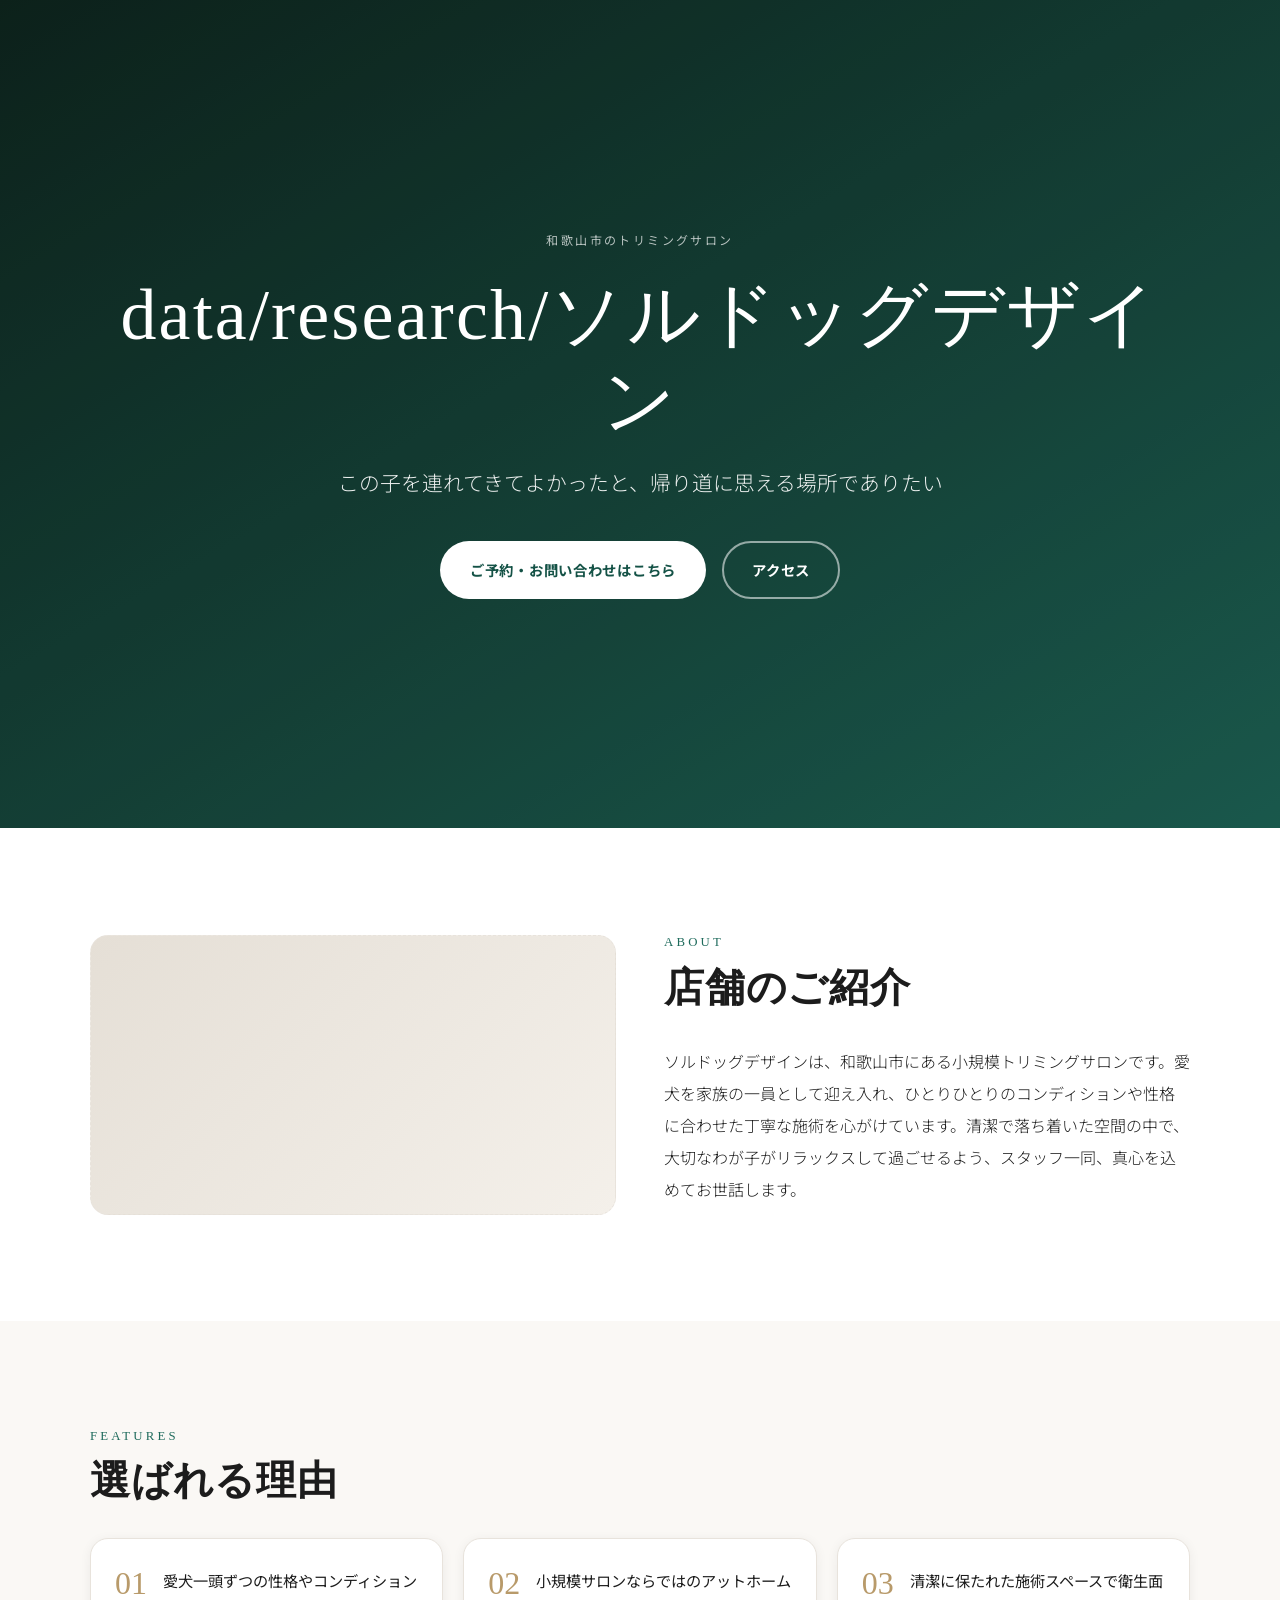
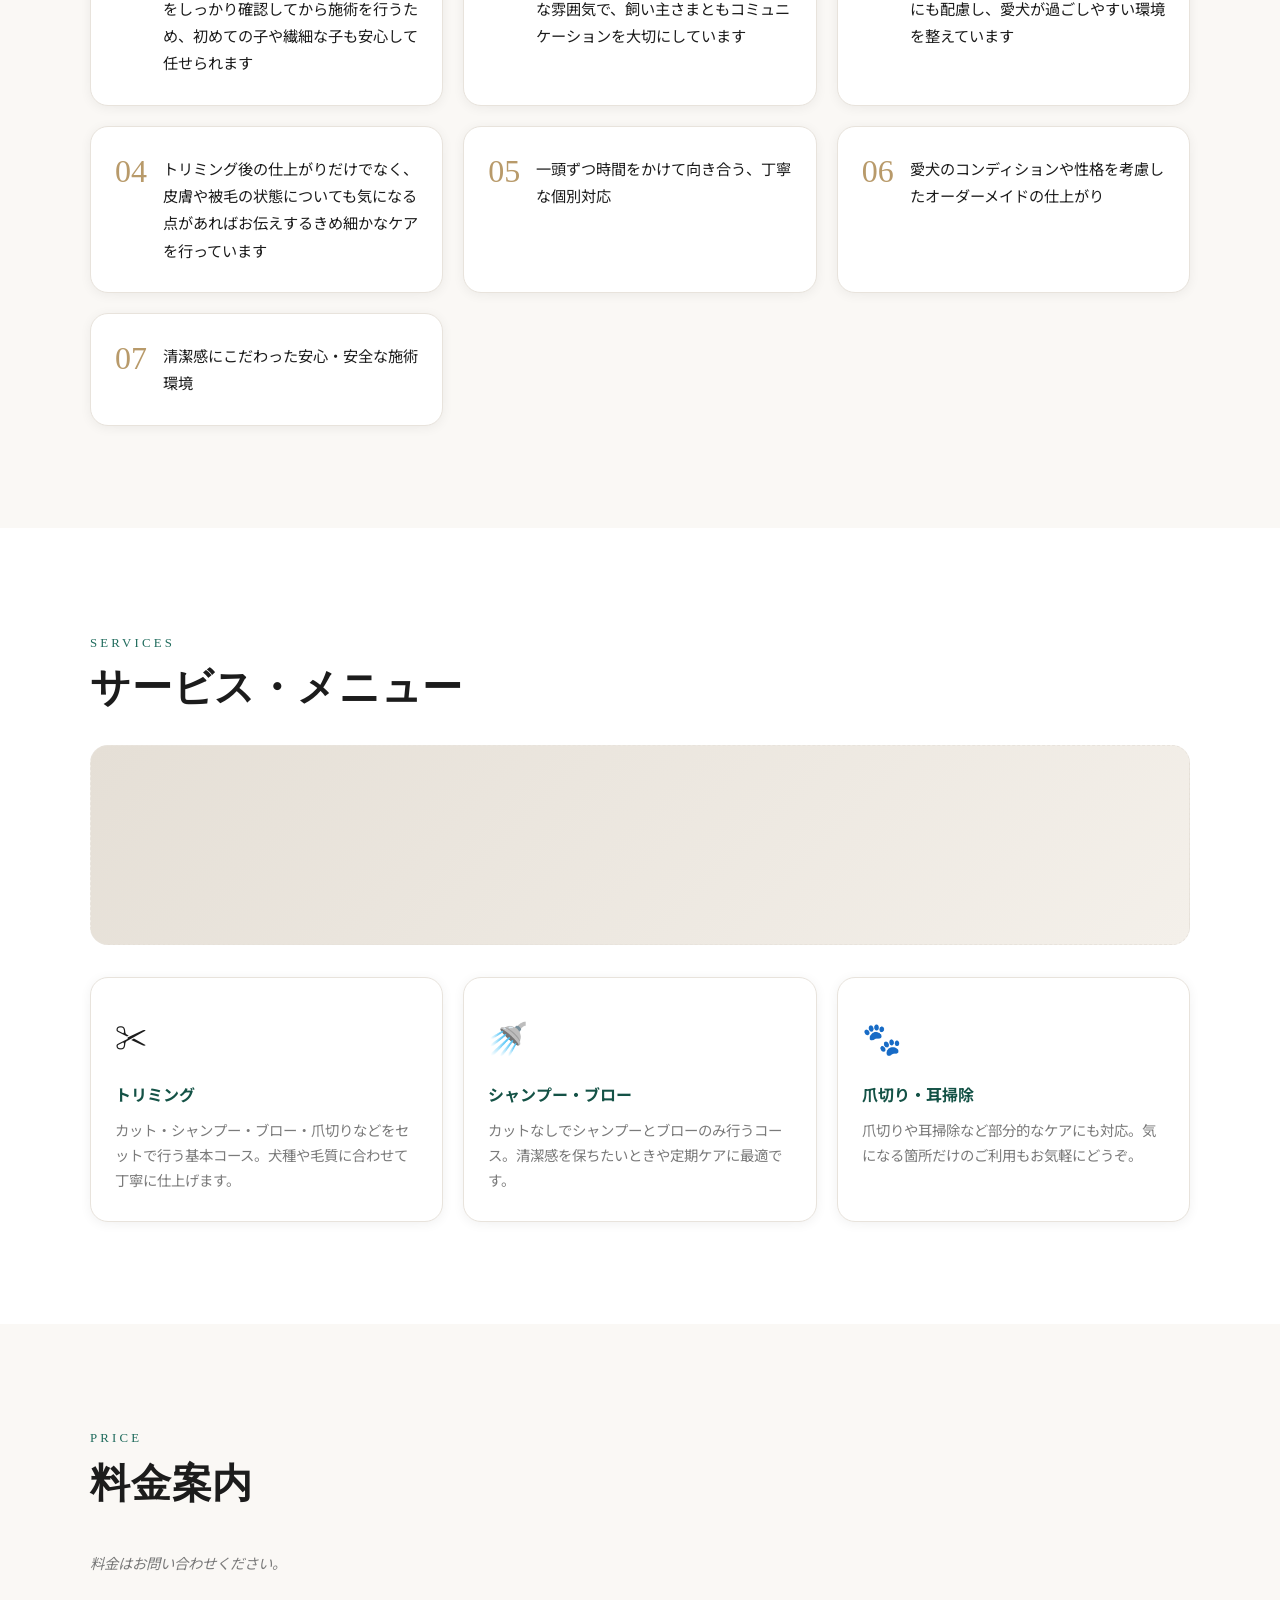
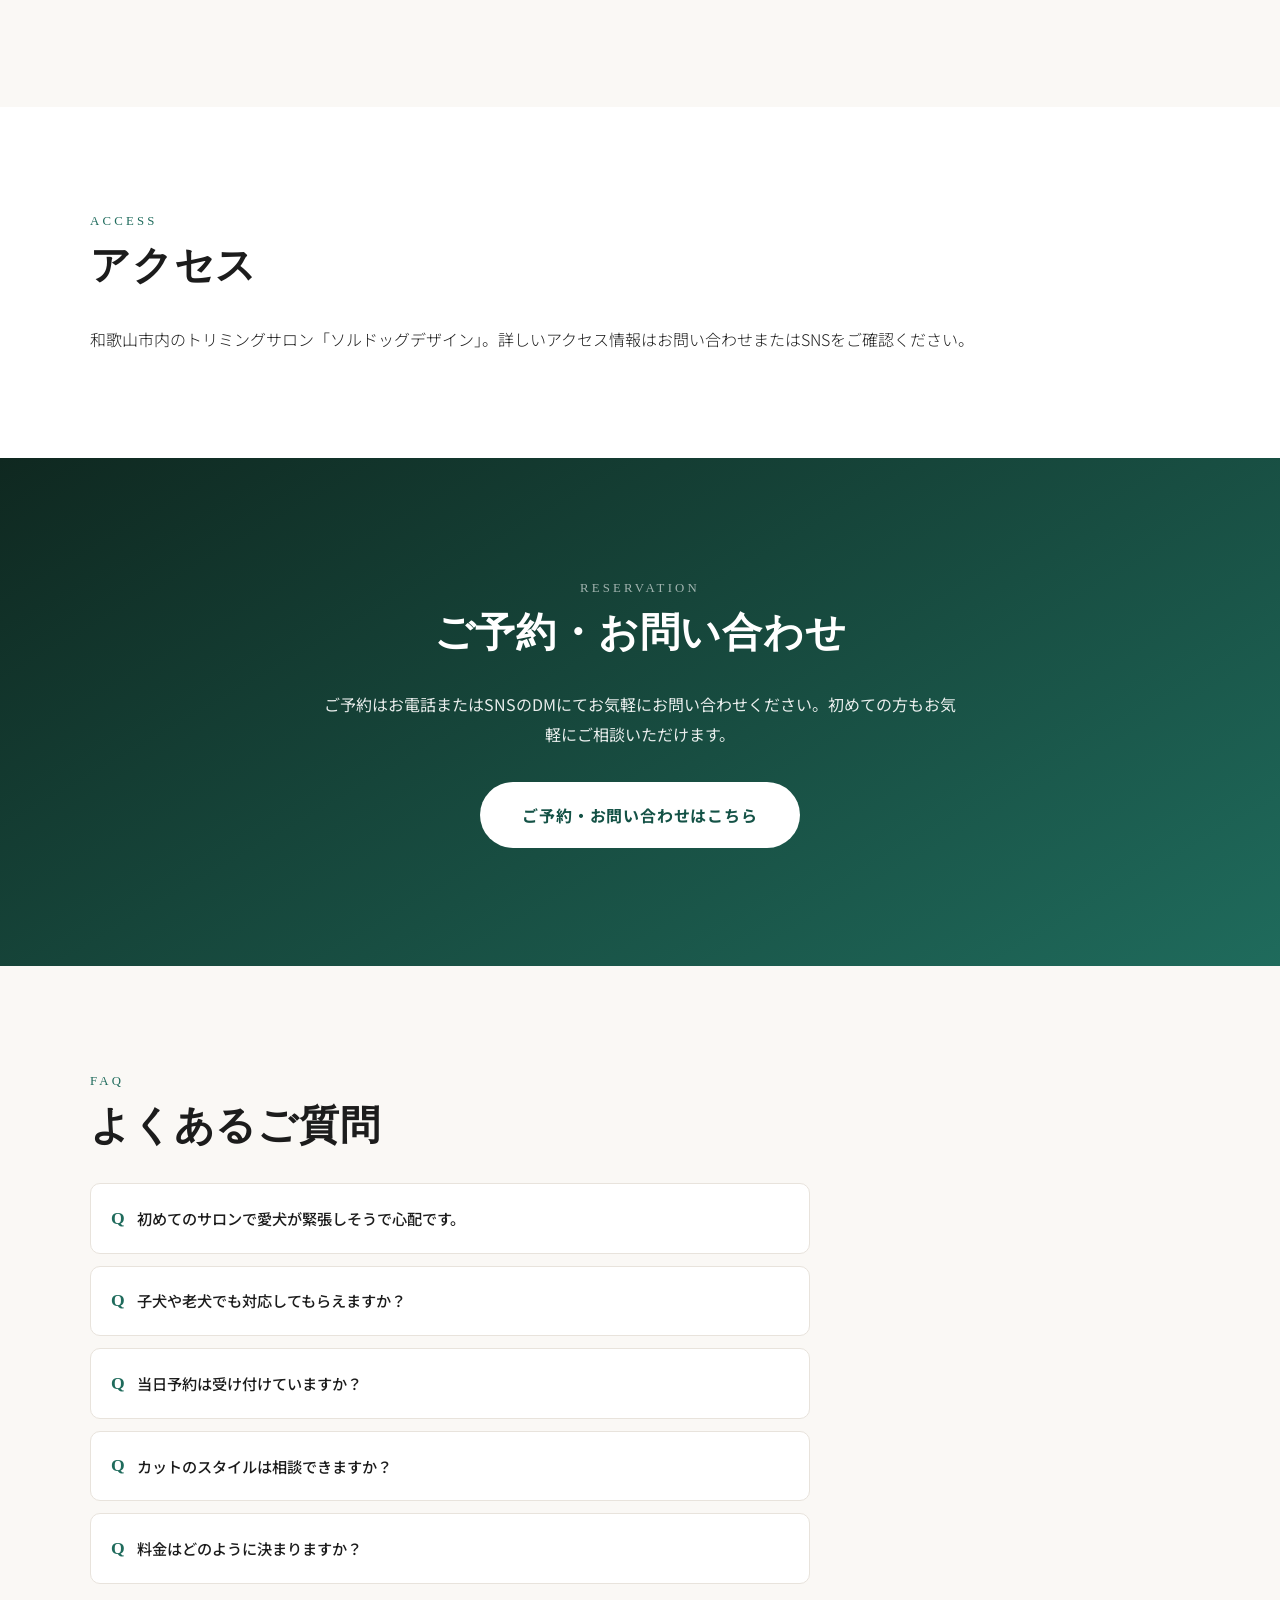
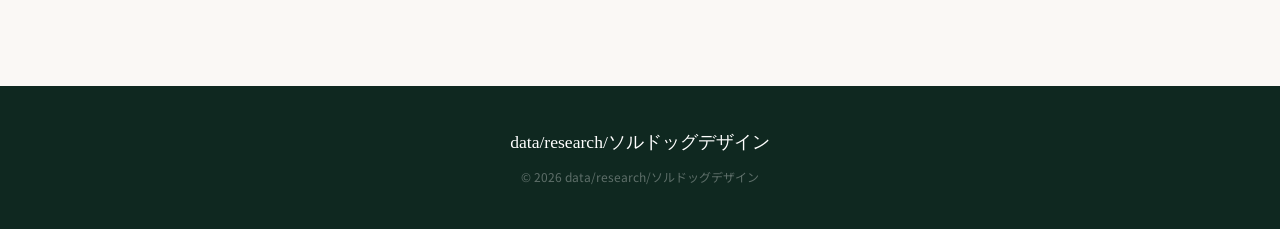
==== commit e0cf22fe: "LP preview: data/research/ソルドッグデザイン — index.html" ====
--- a/preview/data/research/ソルドッグデザイン/index.html
+++ b/preview/data/research/ソルドッグデザイン/index.html
@@ -4,10 +4,10 @@
   <meta charset="UTF-8">
   <meta name="viewport" content="width=device-width,initial-scale=1">
   <title>ソルドッグデザイン | トリミングサロン | 和歌山市</title>
-  <meta name="description" content="和歌山市のトリミングサロン「ソルドッグデザイン」。愛犬を家族のように大切に扱う丁寧なグルーミングで、ワンちゃんも飼い主さまも笑顔になれるサロンです。ご予約はお気軽にどうぞ。">
+  <meta name="description" content="和歌山市のトリミングサロン「ソルドッグデザイン」。愛犬の毛並みと心地よさを大切に、丁寧な施術でわが子の美しさを引き出します。ご予約はお気軽にご相談ください。">
   <link rel="preconnect" href="https://fonts.googleapis.com">
   <link href="https://fonts.googleapis.com/css2?family=Noto+Sans+JP:wght@300;400;500;700&family=Cormorant+Garamond:ital,wght@0,400;0,600;1,400&display=swap" rel="stylesheet">
   <link rel="stylesheet" href="assets/styles.css">
 </head>
 <body>
-<header class="hero" id="top"><div class="hero-bg"><!-- HERO_IMAGE --></div><div class="hero-overlay"></div><div class="hero-inner container"><p class="hero-eyebrow">和歌山市のトリミングサロン</p><h1 class="hero-name">data/research/ソルドッグデザイン</h1><p class="hero-catch">あなたの大切な家族を、もっと輝かせたい。</p><div class="hero-actions"><a class="btn btn-hero" href="#booking">ご予約・お問い合わせはこちら</a><a class="btn btn-hero-ghost" href="#access">アクセス</a></div></div></header><section class="sec sec-about" id="about"><div class="container layout-half"><div class="half-media"><div class="img-box"><!-- SHOP_IMAGE --></div></div><div class="half-body"><p class="sec-label">About</p><h2 class="sec-title">店舗のご紹介</h2><div class="prose"><p>ソルドッグデザインは、和歌山市にある犬のトリミング専門サロンです。愛犬一頭一頭の個性や体質に向き合い、丁寧で丁寧なグルーミングをご提供しています。ワンちゃんがリラックスして過ごせる空間づくりを大切にし、飼い主さまに「来てよかった」と感じていただけるサロンを目指しています。</p></div></div></div></section><section class="sec sec-features" id="features"><div class="container"><p class="sec-label">Features</p><h2 class="sec-title">選ばれる理由</h2><div class="card-grid"><div class="card reason-card"><span class="reason-num">01</span><p>愛犬一頭一頭に寄り添った丁寧なカウンセリングで、毎回安心してお任せいただけます</p></div><div class="card reason-card"><span class="reason-num">02</span><p>ワンちゃんのストレスを最小限に抑えるゆったりとした施術環境を整えています</p></div><div class="card reason-card"><span class="reason-num">03</span><p>仕上がりの確認や毛質・皮膚の状態についてもしっかりお伝えするアフターフォローが好評です</p></div><div class="card reason-card"><span class="reason-num">04</span><p>和歌山市内でアクセスしやすい立地で、日常的に通いやすいサロンです</p></div><div class="card reason-card"><span class="reason-num">05</span><p>愛犬の個性や体質に合わせたオーダーメイドのスタイリング</p></div><div class="card reason-card"><span class="reason-num">06</span><p>ワンちゃんがストレスなく過ごせる落ち着いた空間</p></div><div class="card reason-card"><span class="reason-num">07</span><p>飼い主さまへの丁寧なカウンセリングと仕上がり報告</p></div></div></div></section><section class="sec sec-services" id="services"><div class="container"><p class="sec-label">Services</p><h2 class="sec-title">サービス・メニュー</h2><div class="img-box svc-img"><!-- SERVICE_IMAGE --></div><div class="card-grid"><div class="card svc-card"><div class="card-icon">✂️</div><h3 class="card-title">トリミング</h3><p class="card-desc">全身のカットからシャンプー・ブロー・仕上げまで一貫してケア。愛犬の毛質やご要望に合わせたスタイルに整えます。</p></div><div class="card svc-card"><div class="card-icon">🛁</div><h3 class="card-title">シャンプーコース</h3><p class="card-desc">カットなしのシャンプー・ブロー・ブラッシングコース。清潔感と被毛のコンディションをしっかり整えます。</p></div><div class="card svc-card"><div class="card-icon">🐾</div><h3 class="card-title">爪切り・耳掃除</h3><p class="card-desc">爪の長さを安全に整え、耳の汚れも丁寧にケア。定期的なメンテナンスで愛犬の健康を守ります。</p></div></div></div></section><section class="sec sec-pricing" id="pricing"><div class="container"><p class="sec-label">Price</p><h2 class="sec-title">料金案内</h2><div class="pricing-table"><p class="empty-note">料金はお問い合わせください。</p></div></div></section><section class="sec sec-access" id="access"><div class="container"><p class="sec-label">Access</p><h2 class="sec-title">アクセス</h2><div class="access-wrap"><div class="access-info"><p class="prose">和歌山市内にあるトリミングサロン「ソルドッグデザイン」です。詳しいアクセス情報はお問い合わせまたは各種マップサービスにてご確認ください。</p></div><div class="access-btns"></div></div></div></section><section class="sec sec-booking" id="booking"><div class="container booking-inner"><p class="sec-label sec-label--light">Reservation</p><h2 class="sec-title sec-title--light">ご予約・お問い合わせ</h2><p class="booking-lead">ご予約はお電話またはSNSのDMにて承っております。初めての方もお気軽にご連絡ください。愛犬のことを何でもお聞かせいただけると、より丁寧にご対応できます。</p><div class="booking-btns"><a class="btn btn-cta" href="#">ご予約・お問い合わせはこちら</a></div></div></section><section class="sec sec-faq" id="faq"><div class="container"><p class="sec-label">FAQ</p><h2 class="sec-title">よくあるご質問</h2><div class="faq-list"><details class="faq-item"><summary>初めてのトリミングでも大丈夫ですか？</summary><div class="faq-ans">はい、もちろんです。初めてのワンちゃんも緊張しないよう、丁寧にケアいたします。事前にワンちゃんの性格やご要望をお聞かせください。</div></details><details class="faq-item"><summary>予約はどのように行えますか？</summary><div class="faq-ans">お電話またはSNSのDMにてご予約を承っております。ご希望の日時やワンちゃんの犬種・サイズをお伝えいただけるとスムーズです。</div></details><details class="faq-item"><summary>カットのスタイルは相談できますか？</summary><div class="faq-ans">はい、ご要望をしっかりお聞きしたうえでスタイルをご提案いたします。参考画像などお持ちいただくとイメージが伝わりやすいです。</div></details><details class="faq-item"><summary>施術中、ワンちゃんの様子が心配です。</summary><div class="faq-ans">ワンちゃんのペースに合わせた施術を心がけていますので、ご安心ください。何かご不安な点があれば、事前にご相談いただければ丁寧に対応いたします。</div></details><details class="faq-item"><summary>どんな犬種でも対応していますか？</summary><div class="faq-ans">小型犬から中型犬まで幅広く対応しております。大型犬や特殊な犬種については事前にご相談いただけますと確認のうえご案内いたします。</div></details></div></div></section><footer class="footer"><div class="container footer-inner"><p class="footer-name">data/research/ソルドッグデザイン</p><p class="footer-copy">&copy; 2026 data/research/ソルドッグデザイン</p></div></footer></body></html>+<header class="hero" id="top"><div class="hero-bg"><!-- HERO_IMAGE --></div><div class="hero-overlay"></div><div class="hero-inner container"><p class="hero-eyebrow">和歌山市のトリミングサロン</p><h1 class="hero-name">data/research/ソルドッグデザイン</h1><p class="hero-catch">この子を連れてきてよかったと、帰り道に思える場所でありたい</p><div class="hero-actions"><a class="btn btn-hero" href="#booking">ご予約・お問い合わせはこちら</a><a class="btn btn-hero-ghost" href="#access">アクセス</a></div></div></header><section class="sec sec-about" id="about"><div class="container layout-half"><div class="half-media"><div class="img-box"><!-- SHOP_IMAGE --></div></div><div class="half-body"><p class="sec-label">About</p><h2 class="sec-title">店舗のご紹介</h2><div class="prose"><p>ソルドッグデザインは、和歌山市にある小規模トリミングサロンです。愛犬を家族の一員として迎え入れ、ひとりひとりのコンディションや性格に合わせた丁寧な施術を心がけています。清潔で落ち着いた空間の中で、大切なわが子がリラックスして過ごせるよう、スタッフ一同、真心を込めてお世話します。</p></div></div></div></section><section class="sec sec-features" id="features"><div class="container"><p class="sec-label">Features</p><h2 class="sec-title">選ばれる理由</h2><div class="card-grid"><div class="card reason-card"><span class="reason-num">01</span><p>愛犬一頭ずつの性格やコンディションをしっかり確認してから施術を行うため、初めての子や繊細な子も安心して任せられます</p></div><div class="card reason-card"><span class="reason-num">02</span><p>小規模サロンならではのアットホームな雰囲気で、飼い主さまともコミュニケーションを大切にしています</p></div><div class="card reason-card"><span class="reason-num">03</span><p>清潔に保たれた施術スペースで衛生面にも配慮し、愛犬が過ごしやすい環境を整えています</p></div><div class="card reason-card"><span class="reason-num">04</span><p>トリミング後の仕上がりだけでなく、皮膚や被毛の状態についても気になる点があればお伝えするきめ細かなケアを行っています</p></div><div class="card reason-card"><span class="reason-num">05</span><p>一頭ずつ時間をかけて向き合う、丁寧な個別対応</p></div><div class="card reason-card"><span class="reason-num">06</span><p>愛犬のコンディションや性格を考慮したオーダーメイドの仕上がり</p></div><div class="card reason-card"><span class="reason-num">07</span><p>清潔感にこだわった安心・安全な施術環境</p></div></div></div></section><section class="sec sec-services" id="services"><div class="container"><p class="sec-label">Services</p><h2 class="sec-title">サービス・メニュー</h2><div class="img-box svc-img"><!-- SERVICE_IMAGE --></div><div class="card-grid"><div class="card svc-card"><div class="card-icon">✂️</div><h3 class="card-title">トリミング</h3><p class="card-desc">カット・シャンプー・ブロー・爪切りなどをセットで行う基本コース。犬種や毛質に合わせて丁寧に仕上げます。</p></div><div class="card svc-card"><div class="card-icon">🚿</div><h3 class="card-title">シャンプー・ブロー</h3><p class="card-desc">カットなしでシャンプーとブローのみ行うコース。清潔感を保ちたいときや定期ケアに最適です。</p></div><div class="card svc-card"><div class="card-icon">🐾</div><h3 class="card-title">爪切り・耳掃除</h3><p class="card-desc">爪切りや耳掃除など部分的なケアにも対応。気になる箇所だけのご利用もお気軽にどうぞ。</p></div></div></div></section><section class="sec sec-pricing" id="pricing"><div class="container"><p class="sec-label">Price</p><h2 class="sec-title">料金案内</h2><div class="pricing-table"><p class="empty-note">料金はお問い合わせください。</p></div></div></section><section class="sec sec-access" id="access"><div class="container"><p class="sec-label">Access</p><h2 class="sec-title">アクセス</h2><div class="access-wrap"><div class="access-info"><p class="prose">和歌山市内のトリミングサロン「ソルドッグデザイン」。詳しいアクセス情報はお問い合わせまたはSNSをご確認ください。</p></div><div class="access-btns"></div></div></div></section><section class="sec sec-booking" id="booking"><div class="container booking-inner"><p class="sec-label sec-label--light">Reservation</p><h2 class="sec-title sec-title--light">ご予約・お問い合わせ</h2><p class="booking-lead">ご予約はお電話またはSNSのDMにてお気軽にお問い合わせください。初めての方もお気軽にご相談いただけます。</p><div class="booking-btns"><a class="btn btn-cta" href="#">ご予約・お問い合わせはこちら</a></div></div></section><section class="sec sec-faq" id="faq"><div class="container"><p class="sec-label">FAQ</p><h2 class="sec-title">よくあるご質問</h2><div class="faq-list"><details class="faq-item"><summary>初めてのサロンで愛犬が緊張しそうで心配です。</summary><div class="faq-ans">初めてのお子さんでも無理なく進められるよう、まずはご様子を確認しながら丁寧に対応します。事前にご性格やご不安な点をお聞かせいただけると、よりスムーズにご案内できます。</div></details><details class="faq-item"><summary>子犬や老犬でも対応してもらえますか？</summary><div class="faq-ans">はい、お子さんの月齢やご年齢に合わせた施術を心がけています。デリケートな子にも安心してお越しいただけるよう配慮しておりますので、まずはご相談ください。</div></details><details class="faq-item"><summary>当日予約は受け付けていますか？</summary><div class="faq-ans">空き状況によってはご対応できる場合もございます。お急ぎの際はお電話またはSNSにてお問い合わせいただくと確実です。</div></details><details class="faq-item"><summary>カットのスタイルは相談できますか？</summary><div class="faq-ans">もちろんです。お好みのスタイルや、お写真をお持ちいただいてのご相談も歓迎しています。犬種や毛質に合わせてご提案することも可能です。</div></details><details class="faq-item"><summary>料金はどのように決まりますか？</summary><div class="faq-ans">犬種・サイズ・毛の状態・施術内容によって異なります。まずはお問い合わせいただければ、目安の料金をご案内いたします。</div></details></div></div></section><footer class="footer"><div class="container footer-inner"><p class="footer-name">data/research/ソルドッグデザイン</p><p class="footer-copy">&copy; 2026 data/research/ソルドッグデザイン</p></div></footer></body></html>
--- a/preview/data/research/ソルドッグデザイン/assets/styles.css
+++ b/preview/data/research/ソルドッグデザイン/assets/styles.css
@@ -1 +1,96 @@
-:root{--bg:#f4f1ea;--surface:#fff;--text:#1a1a1a;--muted:#5c5c5c;--line:#e6e0d6;--accent:#1f6b5c;--accent-dark:#145246;--radius:18px;--shadow:0 18px 50px rgba(0,0,0,.08);--font:'Noto Sans JP',sans-serif;--font-display:'Shippori Mincho',serif}*{box-sizing:border-box}body{margin:0;padding:0;font-family:var(--font);background:var(--bg);color:var(--text);line-height:1.85;font-size:16px}.container{width:min(1080px,92%);margin:0 auto}.hero{background:linear-gradient(135deg,#1a1a1a,#2d3b36 42%,#1f6b5c 100%);color:#fff}.hero-visual{min-height:42vh;background:rgba(255,255,255,.06);display:flex;align-items:center;justify-content:center;font-family:var(--font-display);font-size:clamp(1.5rem,3vw,2rem);color:rgba(255,255,255,.55)}.hero-content{padding:4rem 0 4.5rem}.eyebrow{letter-spacing:.12em;color:#d9efe8;font-weight:700}.hero h1{font-family:var(--font-display);font-size:clamp(2.5rem,7vw,5rem);line-height:1.1;margin:.25rem 0 1rem}.catch{font-size:clamp(1.1rem,2.5vw,1.5rem);max-width:760px}.hero-cta{display:flex;gap:.75rem;flex-wrap:wrap;margin-top:2rem}.btn{display:inline-flex;align-items:center;justify-content:center;padding:.9rem 1.6rem;border-radius:999px;font-weight:700;text-decoration:none;border:2px solid transparent;transition:.2s}.btn-primary{background:#fff;color:var(--accent-dark)}.btn-primary:hover{transform:translateY(-2px)}.btn-ghost{border-color:rgba(255,255,255,.5);color:#fff}.btn-outline{background:transparent;border-color:var(--accent);color:var(--accent)}.btn-line{background:#06c755;color:#fff}.btn-lg{padding:1rem 2rem;font-size:1.05rem}.section{padding:clamp(2.8rem,6vw,4.5rem) 0}.section.alt{background:var(--surface)}.grid-2{display:grid;grid-template-columns:1fr 1.2fr;gap:2rem;align-items:center}.media-box{min-height:280px;background:linear-gradient(135deg,#e8e2d8,#f7f4ef);border:1px dashed var(--line);border-radius:var(--radius);display:flex;align-items:center;justify-content:center;color:var(--muted);font-family:var(--font-display);font-size:1.25rem}h2{font-family:var(--font-display);font-size:clamp(1.5rem,3vw,2rem);margin:0 0 1.25rem}.prose{white-space:pre-wrap;line-height:2}.owner-msg{font-size:1.05rem;font-style:italic}.target,.payment{font-size:.95rem;color:var(--muted);margin-bottom:.75rem}.svc-grid{display:grid;gap:1rem}@media(min-width:640px){.svc-grid{grid-template-columns:repeat(2,1fr)}}@media(min-width:960px){.svc-grid{grid-template-columns:repeat(3,1fr)}}.svc-card{background:var(--surface);border:1px solid var(--line);border-radius:var(--radius);padding:1.25rem;box-shadow:var(--shadow)}.svc-card strong{display:block;margin-bottom:.5rem;font-size:1rem}.svc-card p{font-size:.9rem;color:var(--muted)}.reason-list{list-style:none;display:grid;gap:.85rem;padding:0;margin:0}@media(min-width:720px){.reason-list{grid-template-columns:repeat(2,1fr)}}.reason-list li{background:var(--surface);border-left:4px solid var(--accent);border-radius:var(--radius);padding:.9rem 1.1rem;box-shadow:var(--shadow)}.pricing-table{display:flex;flex-direction:column;gap:.5rem;margin-bottom:1rem}.price-row{display:flex;align-items:baseline;gap:.75rem;padding:.75rem 1rem;background:var(--surface);border:1px solid var(--line);border-radius:var(--radius)}.menu-name{flex:1;font-weight:500}.price-val{font-weight:700;color:var(--accent);white-space:nowrap}.note{font-size:.8rem;color:var(--muted)}.quote{border-left:4px solid var(--accent);padding:1rem 1.25rem;background:var(--surface);border-radius:0 var(--radius) var(--radius) 0;font-size:1.05rem;white-space:pre-wrap}.access-info{display:flex;flex-direction:column;gap:.5rem}.access-info a{color:var(--accent)}.booking{background:var(--accent);color:#fff}.booking-inner{text-align:center}.booking-lead{margin-bottom:1.5rem;opacity:.95;white-space:pre-wrap}.booking-inner .btn{margin:.35rem}.faq-list{display:flex;flex-direction:column;gap:.75rem}.faq-item{background:var(--surface);padding:1rem;border-radius:var(--radius);border:1px solid var(--line)}.faq-item summary{font-weight:700;cursor:pointer;list-style:none}.faq-item summary::before{content:'Q.';color:var(--accent);margin-right:.5rem}.faq-item p{margin-top:.75rem;font-size:.95rem;padding-left:1.5rem}.placeholder{color:var(--muted);font-style:italic}.footer{padding:3rem 0;text-align:center;color:var(--muted);border-top:1px solid var(--line)}.footer .small{font-size:.8rem;margin-top:.35rem}@media(max-width:768px){.grid-2{grid-template-columns:1fr}.hero-visual{min-height:280px}.price-row{flex-direction:column;align-items:flex-start}.hero-content{padding:3rem 0}.section{padding:2.5rem 0}}@media(max-width:480px){.hero h1{font-size:2.35rem}.btn,.booking-inner .btn{width:100%}}+:root{
+  --c-bg:#faf8f5;--c-surface:#ffffff;--c-text:#1c1c1c;--c-muted:#7a7a7a;
+  --c-line:#e8e3dc;--c-accent:#1f6b5c;--c-accent2:#145246;--c-gold:#b89a6a;
+  --c-hero-from:#0f2820;--c-hero-to:#1f6b5c;
+  --radius-sm:10px;--radius:18px;--shadow-sm:0 2px 12px rgba(0,0,0,.06);--shadow:0 8px 32px rgba(0,0,0,.10);
+  --font:"Noto Sans JP",sans-serif;--font-display:"Cormorant Garamond",serif;--t:.25s ease;
+}
+*{box-sizing:border-box;margin:0;padding:0}
+html{scroll-behavior:smooth;-webkit-font-smoothing:antialiased}
+body{font-family:var(--font);background:var(--c-bg);color:var(--c-text);line-height:1.9;font-size:16px}
+a{color:inherit;text-decoration:none}
+.container{width:min(1100px,92%);margin:0 auto}
+.layout-half{display:grid;gap:3rem;align-items:center}
+@media(min-width:800px){.layout-half{grid-template-columns:1fr 1fr}}
+@media(min-width:800px){.layout-half--rev .half-media{order:2}}
+.img-box{background:linear-gradient(135deg,#e5dfd6,#f4f0ea);border:1px dashed var(--c-line);border-radius:var(--radius);min-height:280px;display:flex;align-items:center;justify-content:center;color:var(--c-muted);font-size:.85rem;font-style:italic}
+.svc-img{min-height:200px;margin-bottom:2rem}
+.hero{position:relative;min-height:92vh;display:flex;align-items:center;overflow:hidden}
+.hero-bg{position:absolute;inset:0;background:linear-gradient(150deg,var(--c-hero-from) 0%,var(--c-hero-to) 100%);z-index:0}
+.hero-overlay{position:absolute;inset:0;background:rgba(0,0,0,.18);z-index:1}
+.hero-inner{position:relative;z-index:2;padding:5rem 0;text-align:center;color:#fff}
+.hero-eyebrow{font-size:.75rem;letter-spacing:.2em;text-transform:uppercase;opacity:.7;margin-bottom:1.25rem}
+.hero-name{font-family:var(--font-display);font-size:clamp(2.4rem,7vw,4.5rem);font-weight:400;line-height:1.2;margin-bottom:1.25rem;letter-spacing:.03em}
+.hero-catch{font-size:clamp(1rem,2.8vw,1.3rem);opacity:.92;max-width:44rem;margin:0 auto 1rem;line-height:1.75;font-weight:300}
+.hero-target{font-size:.85rem;opacity:.65;margin-bottom:2rem}
+.hero-actions{display:flex;gap:1rem;justify-content:center;flex-wrap:wrap;margin-top:2.5rem}
+.sec{padding:clamp(4rem,8vw,7rem) 0}
+.sec-about{background:var(--c-surface)}
+.sec-features{background:var(--c-bg)}
+.sec-services{background:var(--c-surface)}
+.sec-pricing{background:var(--c-bg)}
+.sec-reviews{background:var(--c-surface)}
+.sec-owner{background:var(--c-bg)}
+.sec-access{background:var(--c-surface)}
+.sec-booking{background:linear-gradient(150deg,var(--c-hero-from),var(--c-accent));color:#fff}
+.sec-faq{background:var(--c-bg)}
+.sec-label{font-family:var(--font-display);font-size:.8rem;letter-spacing:.25em;color:var(--c-accent);text-transform:uppercase;margin-bottom:.5rem}
+.sec-label--light{color:rgba(255,255,255,.6)}
+.sec-title{font-family:var(--font-display);font-size:clamp(1.7rem,3.5vw,2.5rem);font-weight:600;line-height:1.25;margin-bottom:2rem;letter-spacing:.02em}
+.sec-title--light{color:#fff}
+.prose{color:var(--c-text);line-height:2;font-weight:300}
+.prose p{margin-bottom:.9em}
+.owner-prose{font-size:1.05rem;font-style:italic}
+.card-grid{display:grid;gap:1.25rem}
+@media(min-width:600px){.card-grid{grid-template-columns:repeat(2,1fr)}}
+@media(min-width:960px){.card-grid{grid-template-columns:repeat(3,1fr)}}
+.card{background:var(--c-surface);border:1px solid var(--c-line);border-radius:var(--radius);padding:1.75rem 1.5rem;box-shadow:var(--shadow-sm);transition:transform var(--t),box-shadow var(--t)}
+.card:hover{transform:translateY(-3px);box-shadow:0 8px 32px rgba(0,0,0,.10)}
+.svc-card .card-icon{font-size:2rem;margin-bottom:.75rem}
+.svc-card .card-title{font-size:1rem;font-weight:700;margin-bottom:.5rem;color:var(--c-accent2)}
+.svc-card .card-desc{font-size:.9rem;color:var(--c-muted);line-height:1.75}
+.reason-card{display:flex;gap:1rem;align-items:flex-start}
+.reason-num{font-family:var(--font-display);font-size:2rem;color:var(--c-gold);line-height:1;flex-shrink:0}
+.reason-card p{font-size:.95rem;color:var(--c-text);line-height:1.8}
+.pricing-table{display:flex;flex-direction:column;gap:.6rem;margin-bottom:1.25rem}
+.price-row{display:flex;align-items:baseline;gap:.75rem;background:var(--c-surface);border:1px solid var(--c-line);border-radius:var(--radius-sm);padding:1rem 1.25rem;box-shadow:var(--shadow-sm)}
+.price-menu{flex:1;font-weight:500;font-size:.95rem}
+.price-val{font-family:var(--font-display);font-size:1.1rem;font-weight:600;color:var(--c-accent);white-space:nowrap}
+.price-note{font-size:.8rem;color:var(--c-muted)}
+.price-range-note,.pay-note{font-size:.85rem;color:var(--c-muted);margin-top:.5rem}
+.review-block{background:var(--c-bg);border-left:4px solid var(--c-gold);border-radius:0 var(--radius) var(--radius) 0;padding:1.75rem 2rem;font-size:1.05rem;line-height:2;white-space:pre-wrap}
+.access-wrap{display:grid;gap:2rem}
+@media(min-width:720px){.access-wrap{grid-template-columns:1fr auto;align-items:start}}
+.access-info{display:flex;flex-direction:column;gap:.65rem}
+.access-row{display:flex;gap:1rem;font-size:.95rem;align-items:baseline}
+.access-label{min-width:4.5rem;font-weight:500;color:var(--c-accent);font-size:.8rem;letter-spacing:.06em}
+.access-btns{display:flex;flex-direction:column;gap:.6rem}
+.booking-inner{text-align:center;padding:1rem 0}
+.booking-lead{font-size:1rem;opacity:.9;margin-bottom:2rem;max-width:40rem;margin-inline:auto;line-height:1.85}
+.booking-btns{display:flex;gap:.85rem;justify-content:center;flex-wrap:wrap}
+.faq-list{display:flex;flex-direction:column;gap:.75rem;max-width:720px}
+.faq-item{background:var(--c-surface);border:1px solid var(--c-line);border-radius:var(--radius-sm);overflow:hidden}
+.faq-item summary{list-style:none;cursor:pointer;padding:1.1rem 1.25rem;font-weight:500;font-size:.95rem;display:flex;align-items:center;gap:.75rem}
+.faq-item summary::before{content:"Q";font-family:var(--font-display);color:var(--c-accent);font-size:1.1rem;font-weight:600;flex-shrink:0}
+.faq-item[open] summary{border-bottom:1px solid var(--c-line);background:var(--c-bg)}
+.faq-ans{padding:1rem 1.25rem 1.1rem 3.25rem;font-size:.92rem;color:var(--c-muted);line-height:1.85}
+.btn{display:inline-flex;align-items:center;justify-content:center;padding:.85rem 1.75rem;border-radius:999px;font-weight:700;font-size:.9rem;letter-spacing:.05em;border:2px solid transparent;cursor:pointer;transition:transform var(--t),box-shadow var(--t),background var(--t)}
+.btn:hover{transform:translateY(-2px);box-shadow:0 8px 24px rgba(0,0,0,.18)}
+.btn-hero{background:#fff;color:var(--c-accent2)}
+.btn-hero-ghost{border-color:rgba(255,255,255,.55);color:#fff}
+.btn-phone{background:var(--c-surface);color:var(--c-accent2);border-color:var(--c-accent)}
+.btn-line{background:#06C755;color:#fff}
+.btn-cta{background:#fff;color:var(--c-accent2);font-size:1rem;padding:1rem 2.5rem}
+.btn-map{background:var(--c-accent);color:#fff}
+.btn-sns{background:transparent;border-color:var(--c-accent);color:var(--c-accent)}
+.empty-note{color:var(--c-muted);font-style:italic;font-size:.9rem;padding:.5rem 0}
+.footer{background:var(--c-hero-from);color:rgba(255,255,255,.65);padding:2.5rem 0}
+.footer-inner{text-align:center;display:flex;flex-direction:column;gap:.4rem}
+.footer-name{font-family:var(--font-display);font-size:1.1rem;color:#fff}
+.footer-addr{font-size:.8rem}
+.footer-copy{font-size:.75rem;opacity:.5}
+@media(max-width:540px){
+  .hero-actions,.booking-btns,.access-btns{flex-direction:column;align-items:center}
+  .btn{width:100%;max-width:320px;text-align:center}
+  .hero{min-height:100svh}
+}
